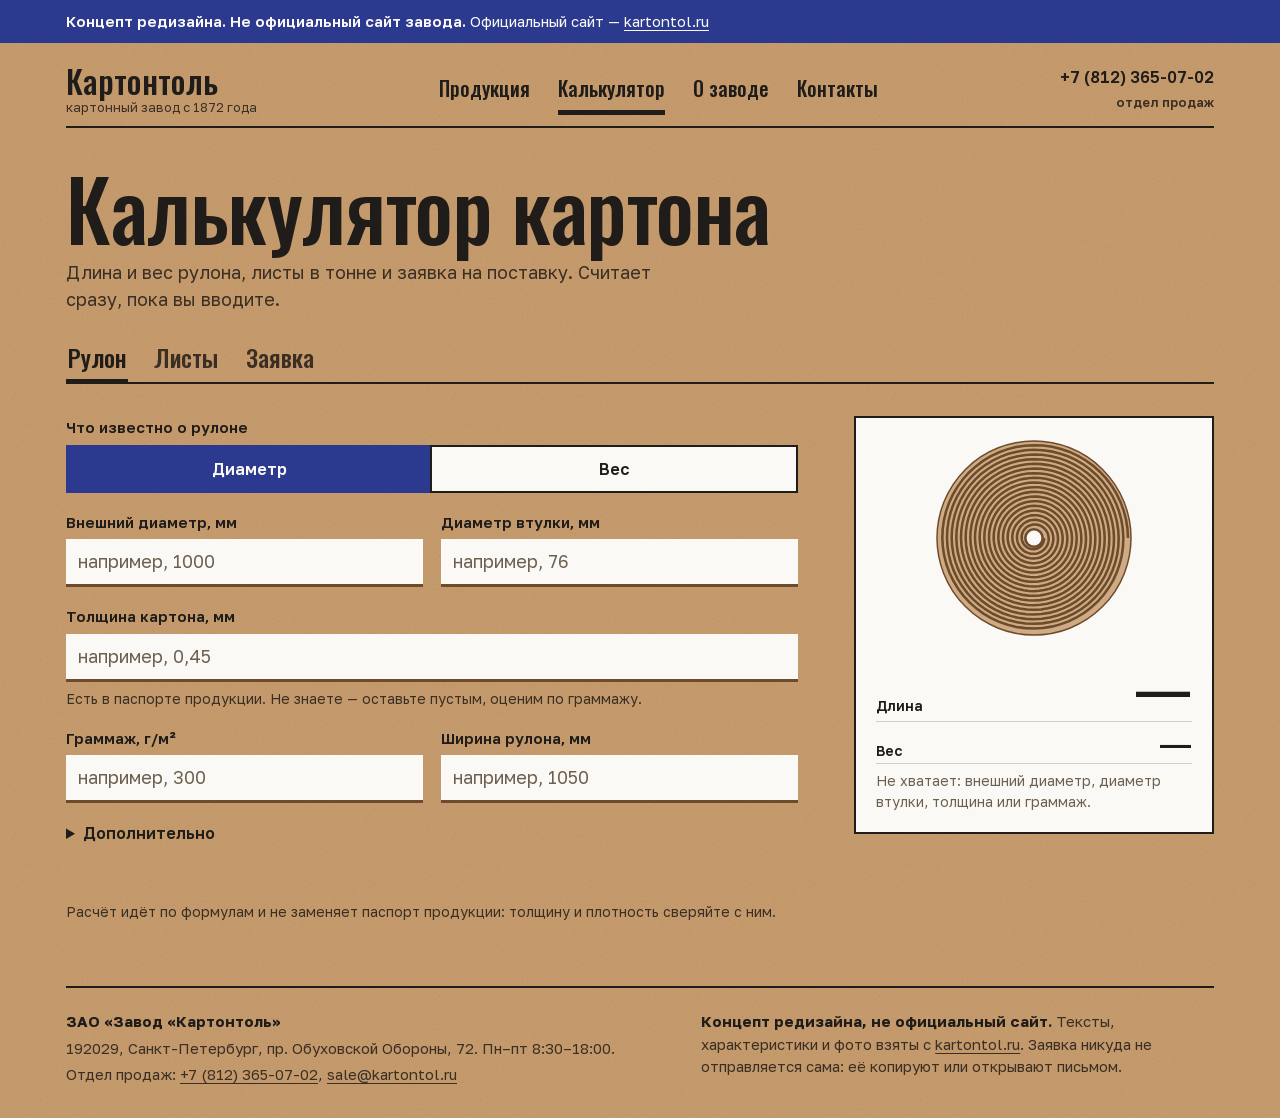
==== calculator/index.html @ 4a0731fb "Концепт редизайна сайта завода «Картонтоль» Пять страниц на чистых HTML и CSS, калькулятор с ИИ-разб" ====
<!doctype html>
<html lang="ru">
<head>
<meta charset="utf-8">
<meta name="viewport" content="width=device-width, initial-scale=1, viewport-fit=cover">
<title>Калькулятор картона и заявка — Картонтоль (концепт)</title>
<meta name="description" content="Длина и вес рулона, листы в тонне и заявка на картон. ИИ разбирает письмо с запросом и заполняет заявку.">
<meta name="robots" content="noindex, nofollow">
<meta name="color-scheme" content="light dark">
<meta name="theme-color" content="#2B3A8F">
<link rel="icon" href="data:image/svg+xml,%3Csvg xmlns='http://www.w3.org/2000/svg' viewBox='-10 -10 20 20'%3E%3Ccircle r='10' fill='%23C49A6C'/%3E%3Ccircle r='9' fill='none' stroke='%236E4B2A' stroke-dasharray='1 1.2'/%3E%3Ccircle r='3' fill='%236E4B2A'/%3E%3C/svg%3E">
<link rel="stylesheet" href="../assets/site.css">
</head>
<body>
<a class="skip" href="#main">Перейти к содержанию</a>
<div class="concept"><p class="wrap"><b>Концепт редизайна. Не официальный сайт завода.</b> Официальный сайт — <a href="https://kartontol.ru/">kartontol.ru</a></p></div>
<header class="site wrap">
  <a class="brand" href="../index.html"><b>Картонтоль</b><small>картонный завод с 1872 года</small></a>
  <a class="tel" href="tel:+78123650702">+7 (812) 365-07-02<small>отдел продаж</small></a>
  <nav class="nav" aria-label="Разделы сайта">
    <a href="../products.html">Продукция</a>
    <a href="index.html" aria-current="page">Калькулятор</a>
    <a href="../about.html">О заводе</a>
    <a href="../contacts.html">Контакты</a>
  </nav>
</header>

<main id="main" class="wrap">
<div class="calc-head">
  <h1>Калькулятор картона</h1>
  <p class="lead">Длина и вес рулона, листы в тонне и заявка на поставку. Считает сразу, пока вы вводите.</p>
  <nav class="tabs" role="tablist" aria-label="Разделы калькулятора">
    <button type="button" role="tab" id="tab-roll" aria-controls="p-roll" aria-selected="true">Рулон</button>
    <button type="button" role="tab" id="tab-sheet" aria-controls="p-sheet" aria-selected="false" tabindex="-1">Листы</button>
    <button type="button" role="tab" id="tab-order" aria-controls="p-order" aria-selected="false" tabindex="-1">Заявка</button>
  </nav>
</div>
<!-- РУЛОН -->
<section class="panel" id="p-roll" role="tabpanel" aria-labelledby="tab-roll">
  <div class="tag">
    <svg viewBox="-100 -100 200 200" aria-hidden="true">
      <circle class="roll-face" r="97"/>
      <path class="roll-wind" id="r-wind" pathLength="1"/>
      <circle class="roll-core" id="r-core" r="12"/>
      <circle class="roll-hole" id="r-hole" r="9"/>
    </svg>
    <dl aria-live="polite">
      <div class="big"><dt>Длина <span class="stamp" id="r-est" hidden>оценка</span></dt><dd id="r-len">—</dd></div>
      <div><dt>Вес</dt><dd id="r-kg-out">—</dd></div>
    </dl>
    <p class="cap" id="r-cap"></p>
  </div>

  <form id="f-roll" novalidate>
    <fieldset class="seg">
      <legend>Что известно о рулоне</legend>
      <div class="opts">
        <label><input type="radio" name="rmode" value="dia" checked><span>Диаметр</span></label>
        <label><input type="radio" name="rmode" value="wt"><span>Вес</span></label>
      </div>
    </fieldset>

    <div id="r-dia" class="fields">
      <div class="pair">
        <div class="f">
          <label for="r-D">Внешний диаметр, мм</label>
          <input id="r-D" name="outerMm" inputmode="decimal" autocomplete="off" placeholder="например, 1000" aria-describedby="r-D-err">
          <p class="err" id="r-D-err" hidden></p>
        </div>
        <div class="f">
          <label for="r-d">Диаметр втулки, мм</label>
          <input id="r-d" name="coreMm" inputmode="decimal" autocomplete="off" placeholder="например, 76" aria-describedby="r-d-err">
          <p class="err" id="r-d-err" hidden></p>
        </div>
      </div>
      <div class="f">
        <label for="r-t">Толщина картона, мм</label>
        <input id="r-t" name="thicknessMm" inputmode="decimal" autocomplete="off" placeholder="например, 0,45" aria-describedby="r-t-hint r-t-err r-t-note">
        <p class="hint" id="r-t-hint">Есть в паспорте продукции. Не знаете — оставьте пустым, оценим по граммажу.</p>
        <p class="err" id="r-t-err" hidden></p>
        <p class="note" id="r-t-note" hidden></p>
      </div>
    </div>

    <div id="r-wtbox" class="f" hidden>
      <label for="r-kg">Вес рулона, кг</label>
      <input id="r-kg" name="weightKg" inputmode="decimal" autocomplete="off" placeholder="например, 800" aria-describedby="r-kg-err">
      <p class="err" id="r-kg-err" hidden></p>
    </div>

    <div class="pair">
      <div class="f">
        <label for="r-g">Граммаж, г/м²</label>
        <input id="r-g" name="grammageGsm" inputmode="decimal" autocomplete="off" placeholder="например, 300" aria-describedby="r-g-err">
        <p class="err" id="r-g-err" hidden></p>
      </div>
      <div class="f">
        <label for="r-w">Ширина рулона, мм</label>
        <input id="r-w" name="widthMm" inputmode="decimal" autocomplete="off" placeholder="например, 1050" aria-describedby="r-w-err">
        <p class="err" id="r-w-err" hidden></p>
      </div>
    </div>

    <details>
      <summary>Дополнительно</summary>
      <div class="f">
        <label for="r-rho">Плотность картона, г/см³</label>
        <input id="r-rho" name="densityGcm3" inputmode="decimal" autocomplete="off" value="0,75" placeholder="0,75" aria-describedby="r-rho-hint r-rho-err">
        <p class="hint" id="r-rho-hint">Нужна, только когда толщина не указана. Пустое поле — 0,75.</p>
        <p class="err" id="r-rho-err" hidden></p>
      </div>
    </details>
  </form>
</section>

<!-- ЛИСТЫ -->
<section class="panel" id="p-sheet" role="tabpanel" aria-labelledby="tab-sheet" hidden>
  <div class="tag">
    <svg viewBox="0 0 100 100" aria-hidden="true">
      <rect class="sheet" id="s-r3"/><rect class="sheet" id="s-r2"/><rect class="sheet top" id="s-r1"/>
    </svg>
    <dl aria-live="polite">
      <div class="big"><dt>Вес листа</dt><dd id="s-wt">—</dd></div>
      <div><dt>Листов в тонне</dt><dd id="s-per">—</dd></div>
    </dl>
    <p class="cap" id="s-cap"></p>
  </div>

  <form id="f-sheet" novalidate>
    <div class="pair">
      <div class="f">
        <label for="s-w">Ширина листа, мм</label>
        <input id="s-w" name="widthMm" inputmode="decimal" autocomplete="off" placeholder="например, 700" aria-describedby="s-w-err">
        <p class="err" id="s-w-err" hidden></p>
      </div>
      <div class="f">
        <label for="s-l">Длина листа, мм</label>
        <input id="s-l" name="lengthMm" inputmode="decimal" autocomplete="off" placeholder="например, 1000" aria-describedby="s-l-err">
        <p class="err" id="s-l-err" hidden></p>
      </div>
    </div>
    <div class="f">
      <label for="s-g">Граммаж, г/м²</label>
      <input id="s-g" name="grammageGsm" inputmode="decimal" autocomplete="off" placeholder="например, 350" aria-describedby="s-g-err">
      <p class="err" id="s-g-err" hidden></p>
    </div>

    <fieldset class="seg fields">
      <legend>Партия</legend>
      <p class="hint">Заполните одно поле или оба.</p>
      <div class="pair">
        <div class="f">
          <label for="s-n">Листов в партии</label>
          <input id="s-n" name="sheetCount" inputmode="numeric" autocomplete="off" placeholder="например, 5000" aria-describedby="s-n-err s-n-out">
          <p class="err" id="s-n-err" hidden></p>
          <output id="s-n-out" for="s-n" hidden></output>
        </div>
        <div class="f">
          <label for="s-t">Тонн в партии</label>
          <input id="s-t" name="tonnes" inputmode="decimal" autocomplete="off" placeholder="например, 2" aria-describedby="s-t-err s-t-out">
          <p class="err" id="s-t-err" hidden></p>
          <output id="s-t-out" for="s-t" hidden></output>
        </div>
      </div>
    </fieldset>
  </form>
</section>

<!-- ЗАЯВКА -->
<section class="panel" id="p-order" role="tabpanel" aria-labelledby="tab-order" hidden>
  <form id="f-order" novalidate>
    <div class="ai">
      <label for="o-letter">Письмо с запросом</label>
      <textarea id="o-letter" aria-describedby="o-letter-hint" placeholder="например: нужно 20 т, 450 г/м², рулон 1020 мм, доставка в Тверь"></textarea>
      <button type="button" class="btn" id="o-ai">Разобрать письмо ИИ</button>
      <p class="hint" id="o-letter-hint">ИИ заполнит поля ниже. Текст уходит на разбор в YandexGPT через облачную функцию Яндекса; сайт его не хранит.</p>
    </div>
    <div class="pull">
      <button type="button" class="btn" id="o-pull">Перенести из расчёта</button>
      <p class="hint">Подставит граммаж, ширину или формат, а итог расчёта допишет в комментарий.</p>
    </div>
    <div class="pair">
      <div class="f">
        <label for="o-company">Компания</label>
        <input id="o-company" name="company" autocomplete="organization" placeholder="название организации">
      </div>
      <div class="f">
        <label for="o-contact">Контакт: телефон или почта</label>
        <input id="o-contact" name="contact" autocomplete="email" placeholder="+7 900 000-00-00 или name@mail.ru" aria-describedby="o-contact-err">
        <p class="err" id="o-contact-err" hidden></p>
      </div>
    </div>
    <fieldset class="seg">
      <legend>Продукция</legend>
      <div class="opts">
        <label><input type="radio" name="product" value="рулон"><span>Рулон</span></label>
        <label><input type="radio" name="product" value="лист"><span>Лист</span></label>
        <label><input type="radio" name="product" value="лента"><span>Лента</span></label>
      </div>
    </fieldset>
    <div class="pair">
      <div class="f">
        <label for="o-brand">Марка</label>
        <input id="o-brand" name="brand" autocomplete="off" placeholder="как в паспорте или прайсе">
      </div>
      <div class="f">
        <label for="o-g">Граммаж, г/м²</label>
        <input id="o-g" name="grammageGsm" inputmode="decimal" autocomplete="off" placeholder="например, 300" aria-describedby="o-g-err">
        <p class="err" id="o-g-err" hidden></p>
      </div>
    </div>
    <div class="f">
      <label for="o-size">Ширина или формат</label>
      <input id="o-size" name="size" autocomplete="off" placeholder="1050 мм или 700 × 1000 мм">
    </div>
    <div class="pair qty">
      <div class="f">
        <label for="o-qty">Объём</label>
        <input id="o-qty" name="qty" inputmode="decimal" autocomplete="off" placeholder="например, 20" aria-describedby="o-qty-err">
        <p class="err" id="o-qty-err" hidden></p>
      </div>
      <div class="f">
        <label for="o-unit">Единицы</label>
        <select id="o-unit" name="unit">
          <option value="t">т</option>
          <option value="roll">рулонов</option>
          <option value="sheet">листов</option>
        </select>
      </div>
    </div>
    <div class="f">
      <label for="o-city">Город доставки</label>
      <input id="o-city" name="city" autocomplete="address-level2" placeholder="например, Москва">
    </div>
    <div class="f">
      <label for="o-comment">Комментарий</label>
      <textarea id="o-comment" name="comment" placeholder="сроки, упаковка, вопросы"></textarea>
    </div>
    <div class="btns">
      <button type="button" class="btn main" id="o-copy">Скопировать заявку</button>
      <a class="btn" id="o-mail" href="mailto:">Отправить письмом</a>
    </div>
    <p id="o-status" role="status"></p>
  </form>
  <aside class="preview" aria-labelledby="o-prev-h">
    <h2 id="o-prev-h">Текст заявки</h2>
    <pre id="o-text"></pre>
  </aside>
</section>
<p class="hint" style="margin-bottom:8px">Расчёт идёт по формулам и не заменяет паспорт продукции: толщину и плотность сверяйте с ним.</p>
</main>

<footer class="foot wrap">
  <div>
    <p><b>ЗАО «Завод «Картонтоль»</b></p>
    <p>192029, Санкт-Петербург, пр. Обуховской Обороны, 72. Пн–пт 8:30–18:00.</p>
    <p>Отдел продаж: <a href="tel:+78123650702">+7 (812) 365-07-02</a>, <a href="mailto:sale@kartontol.ru">sale@kartontol.ru</a></p>
  </div>
  <p><b>Концепт редизайна, не официальный сайт.</b> Тексты, характеристики и фото взяты с <a href="https://kartontol.ru/">kartontol.ru</a>. Заявка никуда не отправляется сама: её копируют или открывают письмом.</p>
</footer>

<script src="calc.js"></script>
<script>
var SALES_EMAIL = ''; // ponytail: адрес отдела продаж завода — вписать, когда даст завод

var $ = function (id) { return document.getElementById(id); };
var fmts = {};
function fmt(n, digits) {
  if (digits === undefined) digits = n >= 100 ? 0 : n >= 10 ? 1 : n >= 1 ? 2 : 3;
  if (!fmts[digits]) fmts[digits] = new Intl.NumberFormat('ru-RU', { maximumFractionDigits: digits });
  return fmts[digits].format(n);
}
var plural = new Intl.PluralRules('ru-RU');
function pl(n, forms) { var i = { one: 0, few: 1, many: 2 }[plural.select(n)]; return forms[i === undefined ? 1 : i]; }
function ok(x) { return x > 0; }
function raw(n) { return String(n).replace('.', ','); }

// Ошибка у поля: видна после того, как поле заполнили и ушли из него (или при отправке)
function setErr(el, msg) {
  var box = $(el.id + '-err'), show = !!msg && el.dataset.touched === '1';
  box.textContent = show ? msg : '';
  box.hidden = !show;
  el.setAttribute('aria-invalid', show ? 'true' : 'false');
}
// Число > 0 из поля; пусто → null; ошибка → NaN
function num(id, integer) {
  var el = $(id), v = Calc.parseNum(el.value), msg = '';
  if (Number.isNaN(v)) msg = 'Нужно число цифрами, например 0,5.';
  else if (v !== null && v <= 0) msg = 'Число должно быть больше нуля.';
  else if (integer && v !== null && v % 1) msg = 'Нужно целое число, например 5000.';
  setErr(el, msg);
  return msg ? NaN : v;
}

var last = { kind: 'roll', roll: null, sheet: null };

/* ---------- Рулон ---------- */
var rollForm = $('f-roll');
function spiral(r, R, turns) {
  var steps = Math.ceil(turns * 64), d = '';
  for (var i = 0; i <= steps; i++) {
    var a = i / steps * turns * 2 * Math.PI, rad = r + (R - r) * i / steps;
    d += (i ? 'L' : 'M') + (rad * Math.cos(a)).toFixed(2) + ' ' + (rad * Math.sin(a)).toFixed(2);
  }
  return d;
}
function drawRoll(D, d, turns) {
  var R = 94, r = Math.min(Math.max(R * d / D, 10), 80), vis = Math.max(3, Math.min(18, Math.round(turns)));
  var w = $('r-wind');
  w.setAttribute('d', spiral(r, R, vis));
  w.style.strokeWidth = Math.min(Math.max((R - r) / vis * 0.55, 0.8), 6);
  $('r-core').setAttribute('r', r);
  $('r-hole').setAttribute('r', r * 0.74);
}
function calcRoll() {
  var byWeight = rollForm.rmode.value === 'wt';
  $('r-dia').hidden = byWeight;
  $('r-wtbox').hidden = !byWeight;
  var g = num('r-g'), wMm = num('r-w'), rho = num('r-rho');
  if (rho === null) rho = Calc.DEFAULT_DENSITY;
  var len = NaN, kg = NaN, estimate = false, missing = [], cap = '', D, d, t, W, turns;

  if (!byWeight) {
    D = num('r-D'); d = num('r-d'); t = num('r-t');
    if (ok(D) && d >= D) { setErr($('r-d'), 'Втулка должна быть меньше внешнего диаметра. Проверьте, что оба размера в миллиметрах.'); d = NaN; }
    if (t === null && ok(g) && ok(rho)) { t = Calc.thicknessFromGrammage(g, rho); estimate = true; }
    if (!ok(D)) missing.push('внешний диаметр');
    if (!ok(d)) missing.push('диаметр втулки');
    if (!ok(t)) missing.push('толщина или граммаж');
    if (!missing.length) {
      len = Calc.rollLength(D, d, t);
      turns = Calc.rollTurns(D, d, t);
      if (ok(wMm) && ok(g)) kg = Calc.rollWeight(len, wMm / 1000, g);
      cap = 'Ø ' + fmt(D) + ' мм на втулке Ø ' + fmt(d) + ' мм, ' + fmt(turns, 0) + ' ' + pl(Math.round(turns), ['виток', 'витка', 'витков']) + '.';
      if (!ok(kg)) cap += ' Для веса нужны ширина и граммаж.';
    }
    drawRoll(ok(D) ? D : 1000, ok(d) ? d : 76, ok(turns) ? turns : 24);
  } else {
    W = num('r-kg');
    if (!ok(W)) missing.push('вес рулона');
    if (!ok(wMm)) missing.push('ширина');
    if (!ok(g)) missing.push('граммаж');
    if (!missing.length) { len = Calc.rollLengthFromWeight(W, wMm / 1000, g); kg = W; cap = 'Длина по весу, ширине и граммажу.'; }
  }
  var note = $('r-t-note');
  note.hidden = !estimate;
  if (estimate) note.textContent = 'Считаем по граммажу: толщина ≈ ' + fmt(t, 2) + ' мм при плотности ' + fmt(rho) + ' г/см³. Это оценка: точную толщину возьмите из паспорта продукции.';

  $('r-len').innerHTML = ok(len) ? fmt(len) + '<small> м</small>' : '—';
  $('r-kg-out').innerHTML = ok(kg) ? fmt(kg) + '<small> кг</small>' : '—';
  $('r-est').hidden = !(estimate && ok(len));
  $('r-cap').textContent = missing.length ? 'Не хватает: ' + missing.join(', ') + '.' : cap;

  last.roll = !ok(len) ? null : {
    product: 'рулон', g: g, size: ok(wMm) ? fmt(wMm) + ' мм' : '', unit: 'roll',
    text: 'Расчёт рулона: ' + (byWeight
      ? 'вес ' + fmt(W) + ' кг, ширина ' + fmt(wMm) + ' мм, ' + fmt(g) + ' г/м², длина ' + fmt(len) + ' м.'
      : 'Ø ' + fmt(D) + ' мм, втулка Ø ' + fmt(d) + ' мм, толщина ' + fmt(t, 2) + ' мм' + (estimate ? ' (оценка по граммажу)' : '') +
        ', длина ' + fmt(len) + ' м' + (ok(kg) ? ', вес ' + fmt(kg) + ' кг' : '') + '.')
  };
}

/* ---------- Листы ---------- */
function drawSheet(W, L) {
  var s = 78 / Math.max(W, L), w = W * s, h = L * s, x = (100 - w - 8) / 2, y = (100 - h - 8) / 2;
  [['s-r3', 8], ['s-r2', 4], ['s-r1', 0]].forEach(function (p) {
    var el = $(p[0]);
    el.setAttribute('x', x + p[1]); el.setAttribute('y', y + p[1]);
    el.setAttribute('width', w); el.setAttribute('height', h);
  });
}
function calcSheet() {
  var W = num('s-w'), L = num('s-l'), g = num('s-g'), N = num('s-n', true), T = num('s-t'), missing = [];
  if (!ok(W)) missing.push('ширина листа');
  if (!ok(L)) missing.push('длина листа');
  if (!ok(g)) missing.push('граммаж');
  var base = !missing.length, wm = W / 1000, lm = L / 1000, sw, per, batchKg, nInT;
  drawSheet(ok(W) ? W : 700, ok(L) ? L : 1000);
  if (base) { sw = Calc.sheetWeight(wm, lm, g); per = Calc.sheetsInTonnes(1, wm, lm, g); }
  $('s-wt').innerHTML = base ? fmt(sw) + '<small> кг</small>' : '—';
  $('s-per').innerHTML = base ? fmt(per, 0) : '—';
  $('s-cap').textContent = base ? 'Формат ' + fmt(W) + ' × ' + fmt(L) + ' мм, ' + fmt(g) + ' г/м².' : 'Не хватает: ' + missing.join(', ') + '.';

  var nOut = $('s-n-out'), tOut = $('s-t-out');
  nOut.hidden = !ok(N); tOut.hidden = !ok(T);
  if (ok(N)) {
    batchKg = base && Calc.batchWeight(N, wm, lm, g);
    nOut.textContent = !base ? 'Сначала укажите формат и граммаж.' :
      'Вес партии: ' + (batchKg >= 1000 ? fmt(batchKg / 1000) + ' т (' + fmt(batchKg, 0) + ' кг)' : fmt(batchKg) + ' кг') + '.';
  }
  if (ok(T)) {
    nInT = base && Calc.sheetsInTonnes(T, wm, lm, g);
    tOut.textContent = !base ? 'Сначала укажите формат и граммаж.' :
      'Поместится ' + fmt(nInT, 0) + ' ' + pl(nInT, ['лист', 'листа', 'листов']) + '.';
  }
  last.sheet = !base ? null : {
    product: 'лист', g: g, size: fmt(W) + ' × ' + fmt(L) + ' мм',
    qty: ok(T) ? T : ok(N) ? N : null, unit: ok(T) ? 't' : 'sheet',
    text: 'Расчёт листов: формат ' + fmt(W) + ' × ' + fmt(L) + ' мм, ' + fmt(g) + ' г/м², вес листа ' + fmt(sw) + ' кг, в тонне ' + fmt(per, 0) + ' ' + pl(per, ['лист', 'листа', 'листов']) +
      (ok(N) ? ', ' + fmt(N, 0) + ' ' + pl(N, ['лист', 'листа', 'листов']) + ' весят ' + fmt(batchKg) + ' кг' : '') +
      (ok(T) ? ', в ' + fmt(T) + ' т — ' + fmt(nInT, 0) + ' ' + pl(nInT, ['лист', 'листа', 'листов']) : '') + '.'
  };
}

/* ---------- Заявка ---------- */
var orderForm = $('f-order');
var UNITS = { t: ['т', 'т', 'т'], roll: ['рулон', 'рулона', 'рулонов'], sheet: ['лист', 'листа', 'листов'] };
function status(msg) { $('o-status').textContent = msg; }
function checkContact(force) {
  var el = $('o-contact'), v = el.value.trim();
  var good = /^[^\s@]+@[^\s@]+\.[^\s@]+$/.test(v) || (/^[+\d\s()\-]+$/.test(v) && v.replace(/\D/g, '').length >= 10);
  if (force) el.dataset.touched = '1';
  setErr(el, good ? '' : v ? 'Не похоже на телефон или почту. Пример: +7 900 000-00-00 или name@mail.ru.' : 'Укажите телефон или почту, чтобы завод мог ответить.');
  return good;
}
function orderText() {
  var f = orderForm, g = num('o-g'), q = num('o-qty');
  var rows = [
    ['Компания', f.company.value], ['Контакт', f.contact.value], ['Продукция', f.product.value], ['Марка', f.brand.value],
    ['Граммаж', ok(g) ? fmt(g) + ' г/м²' : ''], ['Ширина или формат', f.size.value],
    ['Объём', ok(q) ? fmt(q) + ' ' + pl(q, UNITS[f.unit.value]) : ''],
    ['Город доставки', f.city.value], ['Комментарий', f.comment.value]
  ];
  return 'Заявка на картон\n\n' + rows.filter(function (r) { return r[1].trim(); }).map(function (r) { return r[0] + ': ' + r[1].trim(); }).join('\n');
}
function updateOrder() {
  checkContact(false);
  var text = orderText(), company = orderForm.company.value.trim();
  $('o-text').textContent = text;
  $('o-mail').href = 'mailto:' + SALES_EMAIL + '?subject=' + encodeURIComponent('Заявка на картон' + (company ? ': ' + company : '')) +
    '&body=' + encodeURIComponent(text.replace(/\n/g, '\r\n'));
}
$('o-pull').addEventListener('click', function () {
  var src = last.kind === 'sheet' ? (last.sheet || last.roll) : (last.roll || last.sheet), f = orderForm;
  if (!src) return status('Переносить пока нечего: сначала посчитайте рулон или листы.');
  f.product.value = src.product;
  if (ok(src.g)) f.grammageGsm.value = raw(src.g);
  if (src.size) f.size.value = src.size;
  f.unit.value = src.unit;
  if (src.qty) f.qty.value = raw(src.qty);
  var lines = f.comment.value.split('\n').filter(function (l) { return l.trim() && l.indexOf('Расчёт ') !== 0; });
  lines.push(src.text);
  f.comment.value = lines.join('\n');
  updateOrder();
  status('Перенесли ' + (src.product === 'рулон' ? 'расчёт рулона' : 'расчёт листов') + '. Проверьте поля и укажите контакт.');
});
// Облачная функция из ai/: письмо → поля заявки. Тело строкой = text/plain, без CORS-предзапроса.
var AI_URL = 'https://functions.yandexcloud.net/d4e831e661sl4dafdrck';
$('o-ai').addEventListener('click', function () {
  var text = $('o-letter').value.trim(), f = orderForm, btn = this;
  if (!text) return status('Вставьте письмо клиента.');
  btn.disabled = true;
  status('ИИ читает письмо…');
  fetch(AI_URL, { method: 'POST', body: text })
    .then(function (r) { return r.json(); })
    .then(function (d) {
      if (d.error) throw d.error;
      ['company', 'contact', 'brand', 'size', 'city', 'comment'].forEach(function (k) { if (d[k]) f[k].value = d[k]; });
      if (['рулон', 'лист', 'лента'].indexOf(d.product) >= 0) f.product.value = d.product;
      if (UNITS[d.unit]) f.unit.value = d.unit;
      if (ok(d.grammageGsm)) f.grammageGsm.value = raw(d.grammageGsm);
      if (ok(d.qty)) f.qty.value = raw(d.qty);
      updateOrder();
      status('ИИ заполнил поля. Проверьте их перед отправкой.');
    })
    .catch(function () { status('Не получилось разобрать письмо. Заполните поля вручную.'); })
    .finally(function () { btn.disabled = false; });
});
function guard() {
  if (checkContact(true)) return true;
  $('o-contact').focus();
  status('Не отправлено: укажите контакт.');
  return false;
}
function copyText(text) {
  function fallback() {
    var ta = document.createElement('textarea'), done = false;
    ta.value = text; ta.setAttribute('readonly', ''); ta.style.position = 'fixed'; ta.style.opacity = '0';
    document.body.appendChild(ta); ta.select();
    try { done = document.execCommand('copy'); } catch (e) {}
    ta.remove();
    return done;
  }
  if (navigator.clipboard && navigator.clipboard.writeText) return navigator.clipboard.writeText(text).then(function () { return true; }, fallback);
  return Promise.resolve(fallback());
}
$('o-copy').addEventListener('click', function () {
  if (!guard()) return;
  copyText(orderText()).then(function (done) {
    status(done ? 'Заявка скопирована. Вставьте её в письмо или мессенджер.' : 'Скопировать не вышло. Выделите текст заявки и скопируйте вручную.');
  });
});
$('o-mail').addEventListener('click', function (e) {
  if (!guard()) return e.preventDefault();
  status(SALES_EMAIL ? 'Открываем почту.' : 'Открываем почту. Адрес получателя впишите сами: в демо он не задан.');
});

/* ---------- Связка ---------- */
[[rollForm, calcRoll, 'roll'], [$('f-sheet'), calcSheet, 'sheet'], [orderForm, updateOrder, null]].forEach(function (s) {
  var form = s[0], run = s[1];
  form.addEventListener('submit', function (e) { e.preventDefault(); });
  form.addEventListener('input', function () { if (s[2]) last.kind = s[2]; run(); });
  form.addEventListener('change', run);
  form.addEventListener('focusout', function (e) { if (e.target.value) { e.target.dataset.touched = '1'; run(); } });
  run();
});

var tabs = [].slice.call(document.querySelectorAll('[role="tab"]'));
function showTab(tab) {
  tabs.forEach(function (t) {
    var on = t === tab;
    t.setAttribute('aria-selected', on);
    t.tabIndex = on ? 0 : -1;
    $(t.getAttribute('aria-controls')).hidden = !on;
  });
  var top = document.querySelector('.tabs').getBoundingClientRect().top + window.scrollY;
  if (window.scrollY > top) window.scrollTo(0, top);
}
tabs.forEach(function (t, i) {
  t.addEventListener('click', function () { showTab(t); });
  t.addEventListener('keydown', function (e) {
    var step = { ArrowRight: 1, ArrowLeft: -1 }[e.key];
    if (!step) return;
    var n = tabs[(i + step + tabs.length) % tabs.length];
    showTab(n); n.focus();
  });
});
// Ссылка «…#order» открывает сразу заявку
if (location.hash === '#order') showTab($('tab-order'));
</script>
</body>
</html>
---- assets/site.css ----
/* Картонтоль: концепт редизайна. Крафт, бумага, краска, штемпельная синь. */
@font-face { font-family: "Golos Text"; font-weight: 400 900; font-display: swap; src: url(fonts/golos-cyr.woff2) format("woff2");
  unicode-range: U+0301, U+0400-045F, U+0490-0491, U+04B0-04B1, U+2116; }
@font-face { font-family: "Golos Text"; font-weight: 400 900; font-display: swap; src: url(fonts/golos-lat.woff2) format("woff2");
  unicode-range: U+0000-00FF, U+0131, U+0152-0153, U+02BB-02BC, U+02C6, U+02DA, U+02DC, U+0304, U+0308, U+0329, U+2000-206F, U+20AC, U+2122, U+2191, U+2193, U+2212, U+2215, U+FEFF, U+FFFD; }
@font-face { font-family: "Oswald"; font-weight: 500; font-display: optional; src: url(fonts/oswald-cyr.woff2) format("woff2");
  unicode-range: U+0301, U+0400-045F, U+0490-0491, U+04B0-04B1, U+2116; }
@font-face { font-family: "Oswald"; font-weight: 500; font-display: optional; src: url(fonts/oswald-lat.woff2) format("woff2");
  unicode-range: U+0000-00FF, U+0131, U+0152-0153, U+02BB-02BC, U+02C6, U+02DA, U+02DC, U+0304, U+0308, U+0329, U+2000-206F, U+20AC, U+2122, U+2191, U+2193, U+2212, U+2215, U+FEFF, U+FFFD; }

:root {
  color-scheme: light dark;
  --ground: #C49A6C;  /* крафт */
  --line: #6E4B2A;    /* тёмный крафт: намотка, кромки */
  --paper: #FAF9F6;   /* бумага ярлыка и полей */
  --ink: #1F1C19;     /* краска */
  --ink-2: #3B2F24;   /* второстепенный текст на крафте */
  --muted: #6E5F4F;   /* подсказки, только на бумаге */
  --rule: #D5CCBE;
  --stamp: #2B3A8F;   /* штемпельная синь: действие, выбор, штамп */
  --on-stamp: #FAF9F6;
  --alarm: #A3201B;
  --sans: "Golos Text", system-ui, -apple-system, "Segoe UI", Roboto, sans-serif;
  --cond: "Oswald", "Roboto Condensed", "Arial Narrow", sans-serif;
  --gut: max(16px, env(safe-area-inset-left));
}
@media (prefers-color-scheme: dark) {
  :root {
    --ground: #2A231C; --line: #C49A6C; --paper: #3A3028; --ink: #F1E9DC; --ink-2: #D6C9B5;
    --muted: #B3A493; --rule: #5A4C3E; --stamp: #9FAEFF; --on-stamp: #1F1A15; --alarm: #FF9E8F;
  }
  body { background-image: none !important; }
}
[hidden] { display: none !important; }
* { box-sizing: border-box; }
html { -webkit-text-size-adjust: 100%; }
body {
  margin: 0; font: 400 1rem/1.5 var(--sans); color: var(--ink);
  background: var(--ground) url("data:image/svg+xml,%3Csvg xmlns='http://www.w3.org/2000/svg' width='220' height='220'%3E%3Cfilter id='f'%3E%3CfeTurbulence type='fractalNoise' baseFrequency='.85 .35' numOctaves='2' stitchTiles='stitch'/%3E%3CfeColorMatrix values='0 0 0 0 .3 0 0 0 0 .2 0 0 0 0 .1 1.6 0 0 0 -.9'/%3E%3C/filter%3E%3Crect width='100%25' height='100%25' filter='url(%23f)' opacity='.45'/%3E%3C/svg%3E");
}
img { max-width: 100%; height: auto; display: block; }
a { color: inherit; text-decoration-thickness: 1px; text-underline-offset: .18em; }
a:hover { text-decoration-thickness: 2px; }
:focus-visible { outline: 3px solid var(--ink); outline-offset: 2px; }
.wrap { max-width: 1180px; margin: 0 auto; padding-inline: var(--gut); }
h1, h2, h3 { font-family: var(--cond); font-weight: 500; line-height: 1.05; margin: 0; letter-spacing: -.005em; }
h1 { font-size: clamp(2.75rem, 11vw, 5.25rem); line-height: .95; }
h2 { font-size: clamp(1.875rem, 6vw, 2.75rem); }
h3 { font-size: 1.5rem; }
p { margin: 0; }
.lead { font-size: 1.125rem; max-width: 34em; color: var(--ink-2); }
.skip { position: absolute; left: 8px; top: -60px; background: var(--paper); padding: 10px 14px; z-index: 10; }
.skip:focus { top: 8px; }

/* Плашка концепта */
.concept { background: var(--stamp); color: var(--on-stamp); font-size: .9375rem; padding-block: 10px; padding-top: max(10px, env(safe-area-inset-top)); }
.concept b { font-weight: 600; }

/* Шапка */
.site { display: grid; grid-template-columns: 1fr auto; gap: 8px 16px; align-items: center; padding-block: 16px 0; }
.brand { text-decoration: none; display: grid; line-height: 1; }
.brand b { font: 500 2rem/1 var(--cond); letter-spacing: .01em; }
.brand small, .tel small { font-size: .8125rem; color: var(--ink-2); margin-top: 4px; }
.tel { text-decoration: none; display: grid; justify-items: end; font-weight: 600; font-variant-numeric: tabular-nums; white-space: nowrap; }
.nav { grid-column: 1 / -1; display: grid; grid-template-columns: 1fr 1fr; gap: 0 16px; justify-items: start; border-bottom: 2px solid var(--ink); }
.nav a { font: 500 1.25rem/1 var(--cond); text-decoration: none; padding: 14px 0 9px; border-bottom: 5px solid transparent; margin-bottom: -2px; }
.nav a:hover { border-bottom-color: var(--line); }
.nav [aria-current="page"] { border-bottom-color: var(--ink); }

main { display: block; padding-bottom: 56px; }
.section { padding-block: 40px 8px; }
.section > h2 { margin-bottom: 16px; }
.section > .lead { margin-bottom: 24px; }

/* Кнопки и ссылки-действия */
.btns { display: flex; flex-wrap: wrap; gap: 10px; }
.btn {
  display: inline-flex; align-items: center; justify-content: center; min-height: 48px; padding: 0 20px;
  font: 600 1rem var(--sans); color: var(--ink); background: var(--paper); border: 2px solid var(--ink);
  border-radius: 0; text-decoration: none; cursor: pointer; text-align: center;
}
.btn.main { background: var(--ink); color: var(--paper); }
.btn:active { transform: translateY(1px); }
.btn:disabled { opacity: .6; cursor: progress; }

/* Бумага: лист с текстом поверх крафта */
.paper { background: var(--paper); border: 2px solid var(--ink); padding: 20px 16px; }
.paper .hint, .paper .muted { color: var(--muted); }

/* Заглушка: данных нет, спросить у завода */
.need { display: inline; color: var(--alarm); background: var(--paper); border: 2px dashed var(--alarm); padding: 0 6px; font-size: .9375rem; font-weight: 600; -webkit-box-decoration-break: clone; box-decoration-break: clone; line-height: 1.7; }
p.need, li.need { display: block; line-height: 1.45; padding: 8px 12px; }

/* Штамп */
.stamp {
  font: 600 .8125rem/1 var(--sans); color: var(--stamp); border: 2px solid var(--stamp); border-radius: 4px;
  padding: 3px 7px 4px; transform: rotate(-5deg); display: inline-block; white-space: nowrap;
}

/* Главная: рулон с ярлыком */
.hero { display: grid; gap: 28px; padding-block: 36px 16px; }
.hero .lead { margin-top: 16px; }
.hero .btns { margin-top: 24px; }
.roll { display: grid; justify-items: center; align-items: end; max-width: 560px; width: 100%; justify-self: center; }
.roll > * { grid-area: 1 / 1; }
.roll svg { width: 100%; height: auto; }
.roll-face { fill: color-mix(in srgb, var(--ground) 82%, var(--paper)); stroke: var(--line); stroke-width: 1.5; }
.roll-wind { fill: none; stroke: var(--line); stroke-width: .9; stroke-dasharray: 1; animation: wind 2.2s cubic-bezier(.3,.6,.3,1) .15s both; }
.roll-core { fill: var(--line); }
.roll-hole { fill: var(--paper); }
@keyframes wind { from { stroke-dashoffset: 1; } to { stroke-dashoffset: 0; } }
.label {
  background: var(--paper); border: 2px solid var(--ink); padding: 14px 14px 10px; width: min(100%, 360px);
  transform: rotate(-1.5deg); margin-bottom: 7%; width: min(88%, 360px); box-shadow: 0 1px 0 var(--line);
}
.label-head { display: flex; justify-content: space-between; align-items: start; gap: 12px; border-bottom: 2px solid var(--ink); padding-bottom: 8px; }
.label-head b { font: 500 1.125rem/1.15 var(--cond); }
.label table { width: 100%; border-collapse: collapse; margin-top: 4px; font-variant-numeric: tabular-nums; }
.label th, .label td { text-align: left; padding: 5px 0; border-bottom: 1px solid var(--rule); vertical-align: baseline; }
.label thead th { font-size: .75rem; font-weight: 600; color: var(--muted); }
.label tbody th { font: 500 1.25rem/1 var(--cond); width: 2.6em; }
.label td:last-child, .label th:last-child { text-align: right; white-space: nowrap; }
.label tr:last-child > * { border-bottom: 0; }

/* Шаги */
.steps { list-style: none; margin: 0; padding: 0; display: grid; gap: 14px; counter-reset: s; }
.steps li { counter-increment: s; display: grid; grid-template-columns: 2.5rem 1fr; gap: 2px 12px; align-content: start; }
.steps li::before { content: counter(s); grid-row: span 2; font: 500 2.5rem/1 var(--cond); color: var(--ink); }
.steps b { font-weight: 600; font-size: 1.0625rem; }
.steps p { color: var(--ink-2); }
.steps q { quotes: "«" "»"; font-weight: 600; color: var(--ink); }

/* Фото */
.photos { display: grid; gap: 16px; }
.photos figure, figure.ph { margin: 0; }
.photos img { aspect-ratio: 16 / 10; object-fit: cover; }
.photos img, figure.ph img { border: 2px solid var(--ink); background: var(--paper); width: 100%; }
figcaption { font-size: .875rem; color: var(--ink-2); margin-top: 6px; }

/* Два столбца и списки */
.cols { display: grid; gap: 24px; }
.facts { margin: 0; display: grid; gap: 0; }
.facts > div { display: grid; gap: 2px; padding-block: 10px; border-bottom: 1px solid var(--rule); }
.facts > div:first-child { padding-top: 0; }
.facts dt { font-size: .875rem; color: var(--muted); }
.facts dd { margin: 0; font-weight: 600; }
.list { margin: 0; padding-left: 1.2em; display: grid; gap: 6px; }
.marks { display: flex; flex-wrap: wrap; gap: 8px; list-style: none; padding: 0; margin: 12px 0; }
.marks li { font: 500 1.125rem/1 var(--cond); border: 2px solid var(--ink); padding: 6px 10px; }

/* Продукция */
.toc { display: flex; flex-wrap: wrap; gap: 8px; list-style: none; padding: 0; margin: 20px 0 0; }
.toc a { display: grid; grid-template-columns: auto auto; align-items: baseline; gap: 8px; min-height: 48px; padding: 10px 14px; border: 2px solid var(--ink); background: var(--paper); text-decoration: none; font-weight: 600; }
.toc a b { font: 500 1.375rem/1 var(--cond); }
.product { padding-top: 48px; scroll-margin-top: 8px; }
.product-head { display: grid; grid-template-columns: auto 1fr; gap: 4px 16px; align-items: center; margin-bottom: 16px; }
.mark { grid-row: span 2; font: 500 3.5rem/1 var(--cond); min-width: 1.6em; padding: 8px 10px 10px; text-align: center; border: 3px solid var(--ink); background: var(--paper); }
.product-head p { color: var(--ink-2); }
.specs-wrap { overflow-x: auto; }
.specs { width: 100%; border-collapse: collapse; font-variant-numeric: tabular-nums; }
.specs caption { text-align: left; font-weight: 600; padding-bottom: 8px; }
.specs th, .specs td { text-align: left; vertical-align: top; padding: 10px 0; border-bottom: 1px solid var(--rule); }
.specs thead th { font-size: .8125rem; color: var(--muted); font-weight: 600; border-bottom: 2px solid var(--ink); padding-top: 0; }
.specs tbody th { font-weight: 400; padding-right: 16px; }
.specs td { font-weight: 600; white-space: nowrap; }
.specs small { display: block; color: var(--muted); font-size: .8125rem; margin-top: 2px; font-weight: 400; }
.specs td small { white-space: normal; }
.product .btns { margin-top: 16px; }
.product .need { margin-top: 12px; }

/* История */
.timeline { list-style: none; margin: 0; padding: 0; border-left: 3px solid var(--ink); }
.timeline li { position: relative; padding: 0 0 22px 20px; display: grid; gap: 4px; max-width: 46em; }
.timeline li::before { content: ""; position: absolute; left: -9px; top: .45em; width: 15px; height: 15px; background: var(--ground); border: 3px solid var(--ink); border-radius: 50%; }
.timeline time { font: 500 1.75rem/1 var(--cond); }
.archive { display: grid; gap: 16px; grid-template-columns: 1fr 1fr; align-items: start; }
.archive figure:first-child { grid-column: 1 / -1; }

/* Контакты */
.depts { display: grid; gap: 16px; }
.dept h2 { font-size: 1.625rem; margin-bottom: 10px; }
.dept a[href^="tel"] { font: 500 1.75rem/1.2 var(--cond); text-decoration: none; font-variant-numeric: tabular-nums; }
.dept p + p { margin-top: 6px; }
.dept .row { display: flex; flex-wrap: wrap; gap: 8px 18px; }

/* Подвал */
.foot { background: linear-gradient(var(--ink), var(--ink)) var(--gut) 0 / calc(100% - 2 * var(--gut)) 2px no-repeat; padding-block: 24px max(32px, env(safe-area-inset-bottom)); font-size: .9375rem; color: var(--ink-2); display: grid; gap: 20px; }
.foot p + p { margin-top: 4px; }
.foot b { color: var(--ink); }

/* ---------- Калькулятор ---------- */
.calc-head { padding-top: 28px; }
.calc-head .lead { margin-top: 12px; }
.tabs { display: flex; gap: 4px 24px; margin-top: 20px; border-bottom: 2px solid var(--ink); }
.tabs button {
  font: 500 1.5rem/1 var(--cond); color: var(--ink-2); background: none; border: 0;
  padding: 12px 2px 10px; min-height: 48px; cursor: pointer; border-bottom: 5px solid transparent; margin-bottom: -2px;
}
.tabs [aria-selected="true"] { color: var(--ink); border-bottom-color: var(--ink); }
.panel { display: grid; gap: 24px; padding-block: 20px 32px; }
.panel > form, .fields { display: grid; gap: 18px; align-content: start; min-width: 0; }
.pair { display: grid; gap: 18px; grid-template-columns: repeat(auto-fit, minmax(210px, 1fr)); align-items: start; }
.tag {
  position: sticky; top: env(safe-area-inset-top); z-index: 2;
  background: var(--paper); border: 2px solid var(--ink); padding: 12px 14px;
  display: grid; grid-template-columns: 84px minmax(0, 1fr); gap: 2px 14px; align-items: center;
}
.tag > svg { width: 84px; height: 84px; grid-row: span 2; }
.tag dl { margin: 0; }
.tag dl > div { display: flex; align-items: baseline; justify-content: space-between; gap: 8px; border-bottom: 1px solid var(--rule); padding-block: 2px; }
.tag dt { font-weight: 600; font-size: .875rem; display: flex; align-items: center; gap: 8px; }
.tag dd { margin: 0; font: 500 1.5rem/1.15 var(--cond); font-variant-numeric: tabular-nums; white-space: nowrap; }
.tag .big dd { font-size: 2.25rem; }
.tag dd small { font: 600 .875rem var(--sans); }
.cap { margin: 4px 0 0; font-size: .875rem; color: var(--muted); }
.sheet { fill: var(--paper); stroke: var(--line); stroke-width: 1.5; }
.sheet.top { stroke: var(--ink); stroke-width: 2; }
.f { display: grid; gap: 6px; }
.f > label, legend { font-weight: 600; font-size: .9375rem; }
input:not([type="radio"]), select, textarea {
  font: 400 1.125rem/1.3 var(--sans); color: var(--ink); background: var(--paper);
  border: 0; border-bottom: 3px solid var(--line); border-radius: 0; padding: 10px 12px; min-height: 48px; width: 100%;
}
textarea { min-height: 96px; resize: vertical; }
select { appearance: none; padding-right: 36px;
  background-image: linear-gradient(45deg, transparent 50%, currentColor 50%), linear-gradient(-45deg, transparent 50%, currentColor 50%);
  background-position: calc(100% - 20px) 55%, calc(100% - 14px) 55%; background-size: 6px 6px; background-repeat: no-repeat; }
::placeholder { color: var(--muted); opacity: 1; }
input:focus, select:focus, textarea:focus { outline: 3px solid var(--ink); outline-offset: 0; }
[aria-invalid="true"] { border-bottom-color: var(--alarm) !important; }
.err, .note, output { margin: 0; background: var(--paper); padding: 6px 10px; font-size: .9375rem; border-left: 4px solid; }
.err { color: var(--alarm); }
.note { border-color: var(--stamp); }
output { display: block; border-color: var(--line); }
.hint { margin: 0; font-size: .875rem; color: var(--ink-2); }
details summary { cursor: pointer; font-weight: 600; min-height: 32px; }
details[open] summary { margin-bottom: 12px; }
.seg { border: 0; padding: 0; margin: 0; min-width: 0; }
.seg legend { padding: 0; margin-bottom: 6px; }
.opts { display: flex; }
.opts label { position: relative; flex: 1; }
.opts input { position: absolute; inset: 0; opacity: 0; margin: 0; cursor: pointer; }
.opts span { display: grid; place-items: center; min-height: 48px; padding: 8px; border: 2px solid var(--ink); margin-left: -2px; font-weight: 600; text-align: center; background: var(--paper); }
.opts label:first-child span { margin-left: 0; }
.opts input:checked + span { background: var(--stamp); color: var(--on-stamp); border-color: var(--stamp); }
.opts input:focus-visible + span { outline: 3px solid var(--ink); outline-offset: 2px; position: relative; z-index: 1; }
.panel .btns .btn { flex: 1 1 14em; }
.qty { grid-template-columns: minmax(0, 1fr) 9em; }
#o-status { min-height: 1.45em; margin: 0; font-weight: 600; }
.pull { display: grid; gap: 6px; justify-items: start; }
/* ИИ-разбор письма: главный приём заявки */
.ai { background: var(--paper); border: 2px solid var(--ink); padding: 14px; display: grid; gap: 10px; }
.ai label { font: 500 1.375rem/1.1 var(--cond); }
.ai textarea { border: 2px solid var(--line); border-bottom-width: 3px; min-height: 7.5em; }
.ai .btn { background: var(--stamp); color: var(--on-stamp); border-color: var(--stamp); justify-self: start; }
.ai .hint { color: var(--muted); }
.preview h2 { font-size: 1.5rem; margin: 0 0 10px; }
.preview pre { margin: 0; background: var(--paper); border: 2px solid var(--ink); padding: 14px; font: 400 .9375rem/1.5 var(--sans); white-space: pre-wrap; overflow-wrap: anywhere; }

@media (min-width: 720px) {
  .photos { grid-template-columns: repeat(3, 1fr); }
  .depts { grid-template-columns: repeat(2, 1fr); }
  .foot { grid-template-columns: 1.2fr 1fr; }
  .paper { padding: 28px; }
}
@media (min-width: 960px) {
  .site { grid-template-columns: auto 1fr auto; padding-block: 22px 14px; column-gap: 40px; }
  .nav { grid-column: auto; grid-row: 1; grid-column-start: 2; border: 0; justify-self: center; display: flex; gap: 0 28px; }
  .nav a { padding-block: 12px; }
  .site { background: linear-gradient(var(--ink), var(--ink)) var(--gut) 100% / calc(100% - 2 * var(--gut)) 2px no-repeat; }
  .hero { grid-template-columns: minmax(0, 1.05fr) minmax(0, 1fr); align-items: center; column-gap: 48px; padding-block: 56px 24px; }
  .label { width: 66%; padding: 18px 18px 12px; margin-bottom: 9%; }
  .cols { grid-template-columns: minmax(0, 1fr) minmax(0, 1fr); column-gap: 48px; }
  .cols.wide-left { grid-template-columns: minmax(0, 1.4fr) minmax(0, 1fr); }
  .steps { grid-template-columns: repeat(3, 1fr); column-gap: 32px; }
  .depts { grid-template-columns: repeat(3, 1fr); }
  .product { display: grid; grid-template-columns: 260px minmax(0, 1fr); column-gap: 48px; align-items: start; }
  .product-head { position: sticky; top: 16px; grid-template-columns: 1fr; gap: 10px; margin: 0; }
  .mark { grid-row: auto; justify-self: start; font-size: 4.5rem; }
  .calc-head { padding-top: 40px; }
  .panel { grid-template-columns: minmax(0, 1fr) 360px; column-gap: 56px; align-items: start; padding-block: 32px 48px; }
  .panel > form { grid-column: 1; grid-row: 1; }
  .panel > .tag, .panel > .preview { grid-column: 2; grid-row: 1; position: sticky; top: 24px; }
  .tag { grid-template-columns: 1fr; padding: 20px; }
  .tag > svg { width: 200px; height: 200px; grid-row: auto; justify-self: center; margin-bottom: 12px; }
  .tag .big dd { font-size: 3.5rem; }
  .tag dd { font-size: 2rem; }
}
@media (prefers-reduced-motion: reduce) { *, *::before, *::after { animation: none !important; transition: none !important; } }
@media print { .concept { border: 2px solid; } body { background: #fff; } }
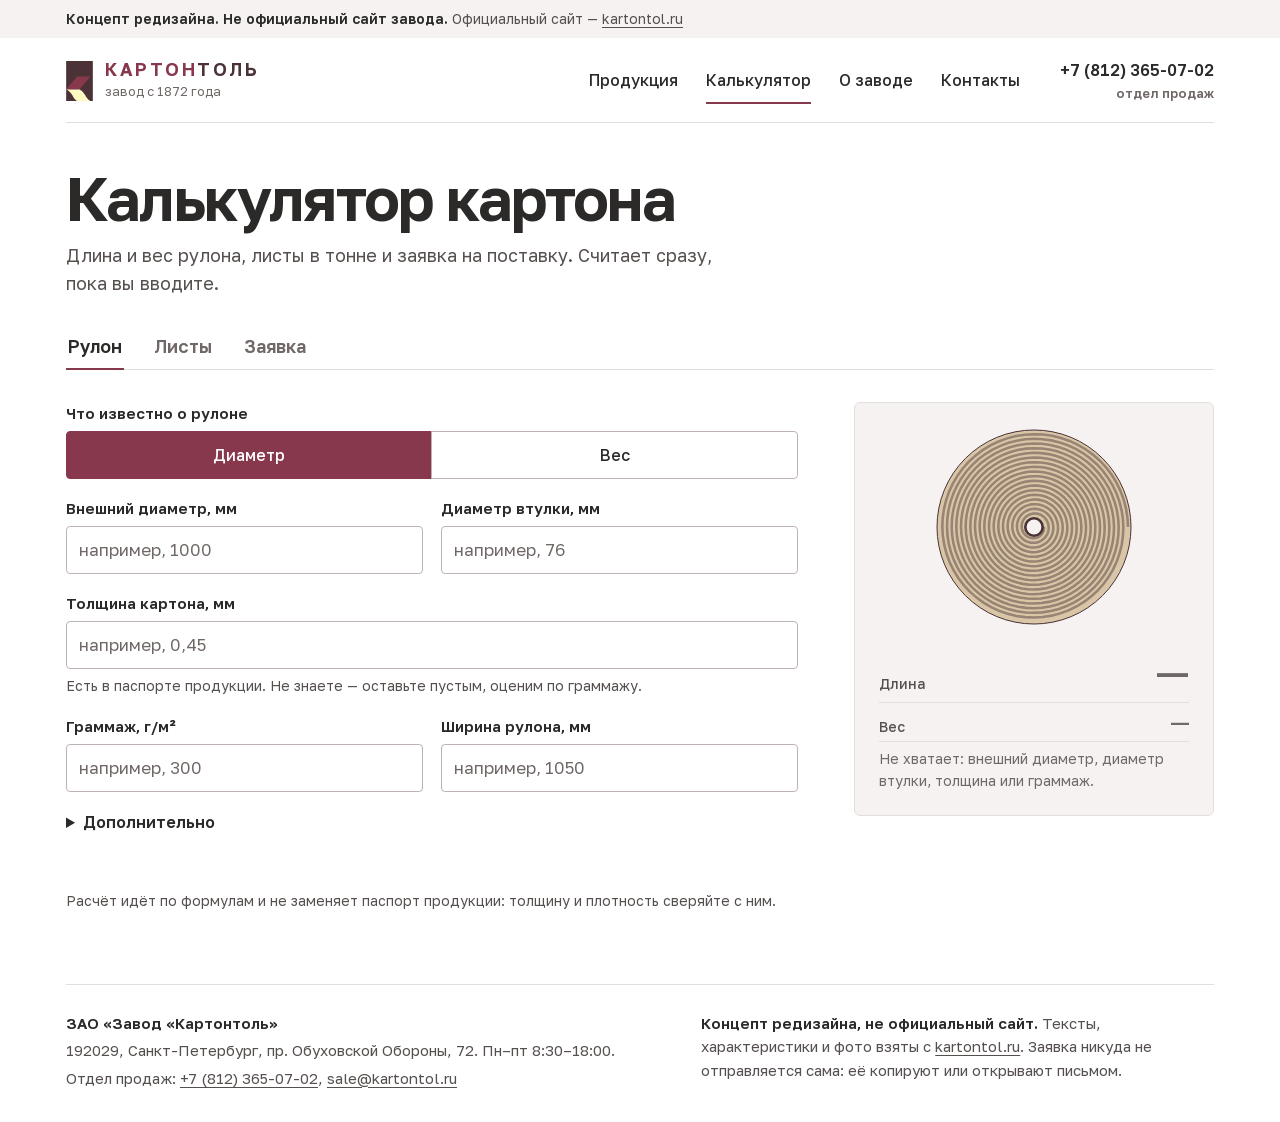
==== commit 1d0c8401: "Дизайн в фирменном стиле завода Цвета из логотипа «Картонтоля» (баклажан, вино, крем, графит), белый" ====
--- a/calculator/index.html
+++ b/calculator/index.html
@@ -7,15 +7,15 @@
 <meta name="description" content="Длина и вес рулона, листы в тонне и заявка на картон. ИИ разбирает письмо с запросом и заполняет заявку.">
 <meta name="robots" content="noindex, nofollow">
 <meta name="color-scheme" content="light dark">
-<meta name="theme-color" content="#2B3A8F">
-<link rel="icon" href="data:image/svg+xml,%3Csvg xmlns='http://www.w3.org/2000/svg' viewBox='-10 -10 20 20'%3E%3Ccircle r='10' fill='%23C49A6C'/%3E%3Ccircle r='9' fill='none' stroke='%236E4B2A' stroke-dasharray='1 1.2'/%3E%3Ccircle r='3' fill='%236E4B2A'/%3E%3C/svg%3E">
+<meta name="theme-color" content="#4A3237">
+<link rel="icon" href="data:image/svg+xml,%3Csvg viewBox='0 0 38 57' xmlns='http://www.w3.org/2000/svg'%3E%3Cpath fill='%234A3237' d='M0 0h38v57H0z'/%3E%3Cpath fill='%2387384D' d='M19.2 40.5H0L15.4 22h19.2z'/%3E%3Cpath fill='%23FFF9C4' d='M34.5 57H15.4C11.4 55 9.7 49.7 7.4 46.6 5.5 44 3 42 0 40.5H19.1C26.1 43.2 28 53.7 34.5 56.9z'/%3E%3C/svg%3E">
 <link rel="stylesheet" href="../assets/site.css">
 </head>
 <body>
 <a class="skip" href="#main">Перейти к содержанию</a>
 <div class="concept"><p class="wrap"><b>Концепт редизайна. Не официальный сайт завода.</b> Официальный сайт — <a href="https://kartontol.ru/">kartontol.ru</a></p></div>
 <header class="site wrap">
-  <a class="brand" href="../index.html"><b>Картонтоль</b><small>картонный завод с 1872 года</small></a>
+  <a class="brand" href="../index.html"><svg viewBox="0 0 38 57" aria-hidden="true"><path fill="#4A3237" d="M0 0h38v57H0z"/><path fill="#87384D" d="M19.2 40.5H0L15.4 22h19.2z"/><path fill="#FFF9C4" d="M34.5 57H15.4C11.4 55 9.7 49.7 7.4 46.6 5.5 44 3 42 0 40.5H19.1C26.1 43.2 28 53.7 34.5 56.9z"/></svg><b><span>Картон</span>толь</b><small>завод с 1872 года</small></a>
   <a class="tel" href="tel:+78123650702">+7 (812) 365-07-02<small>отдел продаж</small></a>
   <nav class="nav" aria-label="Разделы сайта">
     <a href="../products.html">Продукция</a>
@@ -45,8 +45,8 @@
       <circle class="roll-hole" id="r-hole" r="9"/>
     </svg>
     <dl aria-live="polite">
-      <div class="big"><dt>Длина <span class="stamp" id="r-est" hidden>оценка</span></dt><dd id="r-len">—</dd></div>
-      <div><dt>Вес</dt><dd id="r-kg-out">—</dd></div>
+      <div class="big"><dt>Длина <span class="stamp" id="r-est" hidden>оценка</span></dt><dd id="r-len"></dd></div>
+      <div><dt>Вес</dt><dd id="r-kg-out"></dd></div>
     </dl>
     <p class="cap" id="r-cap"></p>
   </div>
@@ -120,8 +120,8 @@
       <rect class="sheet" id="s-r3"/><rect class="sheet" id="s-r2"/><rect class="sheet top" id="s-r1"/>
     </svg>
     <dl aria-live="polite">
-      <div class="big"><dt>Вес листа</dt><dd id="s-wt">—</dd></div>
-      <div><dt>Листов в тонне</dt><dd id="s-per">—</dd></div>
+      <div class="big"><dt>Вес листа</dt><dd id="s-wt"></dd></div>
+      <div><dt>Листов в тонне</dt><dd id="s-per"></dd></div>
     </dl>
     <p class="cap" id="s-cap"></p>
   </div>
@@ -346,8 +346,8 @@
   note.hidden = !estimate;
   if (estimate) note.textContent = 'Считаем по граммажу: толщина ≈ ' + fmt(t, 2) + ' мм при плотности ' + fmt(rho) + ' г/см³. Это оценка: точную толщину возьмите из паспорта продукции.';
 
-  $('r-len').innerHTML = ok(len) ? fmt(len) + '<small> м</small>' : '—';
-  $('r-kg-out').innerHTML = ok(kg) ? fmt(kg) + '<small> кг</small>' : '—';
+  $('r-len').innerHTML = ok(len) ? fmt(len) + '<small> м</small>' : '';
+  $('r-kg-out').innerHTML = ok(kg) ? fmt(kg) + '<small> кг</small>' : '';
   $('r-est').hidden = !(estimate && ok(len));
   $('r-cap').textContent = missing.length ? 'Не хватает: ' + missing.join(', ') + '.' : cap;
 
@@ -377,8 +377,8 @@
   var base = !missing.length, wm = W / 1000, lm = L / 1000, sw, per, batchKg, nInT;
   drawSheet(ok(W) ? W : 700, ok(L) ? L : 1000);
   if (base) { sw = Calc.sheetWeight(wm, lm, g); per = Calc.sheetsInTonnes(1, wm, lm, g); }
-  $('s-wt').innerHTML = base ? fmt(sw) + '<small> кг</small>' : '—';
-  $('s-per').innerHTML = base ? fmt(per, 0) : '—';
+  $('s-wt').innerHTML = base ? fmt(sw) + '<small> кг</small>' : '';
+  $('s-per').innerHTML = base ? fmt(per, 0) : '';
   $('s-cap').textContent = base ? 'Формат ' + fmt(W) + ' × ' + fmt(L) + ' мм, ' + fmt(g) + ' г/м².' : 'Не хватает: ' + missing.join(', ') + '.';
 
   var nOut = $('s-n-out'), tOut = $('s-t-out');
--- a/assets/site.css
+++ b/assets/site.css
@@ -1,131 +1,126 @@
-/* Картонтоль: концепт редизайна. Крафт, бумага, краска, штемпельная синь. */
+/* Картонтоль: концепт редизайна. Цвета — из логотипа завода: баклажан, вино, крем, графит. */
 @font-face { font-family: "Golos Text"; font-weight: 400 900; font-display: swap; src: url(fonts/golos-cyr.woff2) format("woff2");
   unicode-range: U+0301, U+0400-045F, U+0490-0491, U+04B0-04B1, U+2116; }
 @font-face { font-family: "Golos Text"; font-weight: 400 900; font-display: swap; src: url(fonts/golos-lat.woff2) format("woff2");
   unicode-range: U+0000-00FF, U+0131, U+0152-0153, U+02BB-02BC, U+02C6, U+02DA, U+02DC, U+0304, U+0308, U+0329, U+2000-206F, U+20AC, U+2122, U+2191, U+2193, U+2212, U+2215, U+FEFF, U+FFFD; }
-@font-face { font-family: "Oswald"; font-weight: 500; font-display: optional; src: url(fonts/oswald-cyr.woff2) format("woff2");
-  unicode-range: U+0301, U+0400-045F, U+0490-0491, U+04B0-04B1, U+2116; }
-@font-face { font-family: "Oswald"; font-weight: 500; font-display: optional; src: url(fonts/oswald-lat.woff2) format("woff2");
-  unicode-range: U+0000-00FF, U+0131, U+0152-0153, U+02BB-02BC, U+02C6, U+02DA, U+02DC, U+0304, U+0308, U+0329, U+2000-206F, U+20AC, U+2122, U+2191, U+2193, U+2212, U+2215, U+FEFF, U+FFFD; }
 
 :root {
   color-scheme: light dark;
-  --ground: #C49A6C;  /* крафт */
-  --line: #6E4B2A;    /* тёмный крафт: намотка, кромки */
-  --paper: #FAF9F6;   /* бумага ярлыка и полей */
-  --ink: #1F1C19;     /* краска */
-  --ink-2: #3B2F24;   /* второстепенный текст на крафте */
-  --muted: #6E5F4F;   /* подсказки, только на бумаге */
-  --rule: #D5CCBE;
-  --stamp: #2B3A8F;   /* штемпельная синь: действие, выбор, штамп */
-  --on-stamp: #FAF9F6;
-  --alarm: #A3201B;
+  --ground: #FFFFFF;
+  --paper: #F5F2F1;   /* подложка блоков */
+  --ink: #2B2A29;     /* графит логотипа */
+  --ink-2: #55504E;   /* второстепенный текст */
+  --muted: #6F6866;   /* подсказки */
+  --rule: #E3DEDC;
+  --edge: #BDB4B1;    /* рамки полей ввода */
+  --line: #4A3237;    /* баклажан логотипа: знак, рулон на схемах */
+  --stamp: #87384D;   /* вино логотипа: действие, выбор */
+  --on-stamp: #FFFFFF;
+  --brand: #4A3237;   /* полоса первого экрана */
+  --on-brand: #F7F1EE;
+  --on-brand-2: #D8C9C6;
+  --cream: #FFF9C4;   /* крем логотипа: главная кнопка на баклажане */
+  --kraft: #D8C6A6;   /* торец рулона на схеме */
+  --need: #94480A;    /* пометки «нужны данные» */
+  --alarm: #B3261E;   /* ошибки ввода */
   --sans: "Golos Text", system-ui, -apple-system, "Segoe UI", Roboto, sans-serif;
-  --cond: "Oswald", "Roboto Condensed", "Arial Narrow", sans-serif;
   --gut: max(16px, env(safe-area-inset-left));
 }
 @media (prefers-color-scheme: dark) {
   :root {
-    --ground: #2A231C; --line: #C49A6C; --paper: #3A3028; --ink: #F1E9DC; --ink-2: #D6C9B5;
-    --muted: #B3A493; --rule: #5A4C3E; --stamp: #9FAEFF; --on-stamp: #1F1A15; --alarm: #FF9E8F;
+    --ground: #1C1718; --paper: #272022; --ink: #EFE9E7; --ink-2: #CFC5C2; --muted: #A99F9C; --rule: #3D3437; --edge: #5E5356;
+    --line: #C9A0AB; --stamp: #CF94A2; --on-stamp: #1C1718; --brand: #2E2427; --kraft: #5A4C3C; --need: #F2A65A; --alarm: #FF8A80;
   }
-  body { background-image: none !important; }
 }
 [hidden] { display: none !important; }
 * { box-sizing: border-box; }
 html { -webkit-text-size-adjust: 100%; }
-body {
-  margin: 0; font: 400 1rem/1.5 var(--sans); color: var(--ink);
-  background: var(--ground) url("data:image/svg+xml,%3Csvg xmlns='http://www.w3.org/2000/svg' width='220' height='220'%3E%3Cfilter id='f'%3E%3CfeTurbulence type='fractalNoise' baseFrequency='.85 .35' numOctaves='2' stitchTiles='stitch'/%3E%3CfeColorMatrix values='0 0 0 0 .3 0 0 0 0 .2 0 0 0 0 .1 1.6 0 0 0 -.9'/%3E%3C/filter%3E%3Crect width='100%25' height='100%25' filter='url(%23f)' opacity='.45'/%3E%3C/svg%3E");
-}
+body { margin: 0; font: 400 1rem/1.55 var(--sans); color: var(--ink); background: var(--ground); overflow-x: clip; }
 img { max-width: 100%; height: auto; display: block; }
-a { color: inherit; text-decoration-thickness: 1px; text-underline-offset: .18em; }
-a:hover { text-decoration-thickness: 2px; }
-:focus-visible { outline: 3px solid var(--ink); outline-offset: 2px; }
+a { color: inherit; text-decoration-thickness: 1px; text-underline-offset: .2em; }
+a:hover { color: var(--stamp); }
+:focus-visible { outline: 2px solid var(--stamp); outline-offset: 2px; }
 .wrap { max-width: 1180px; margin: 0 auto; padding-inline: var(--gut); }
-h1, h2, h3 { font-family: var(--cond); font-weight: 500; line-height: 1.05; margin: 0; letter-spacing: -.005em; }
-h1 { font-size: clamp(2.75rem, 11vw, 5.25rem); line-height: .95; }
-h2 { font-size: clamp(1.875rem, 6vw, 2.75rem); }
-h3 { font-size: 1.5rem; }
+h1, h2, h3 { font-weight: 650; line-height: 1.12; margin: 0; letter-spacing: -.02em; text-wrap: balance; }
+h1 { font-size: clamp(2.25rem, 7vw, 3.75rem); line-height: 1.04; letter-spacing: -.03em; }
+h2 { font-size: clamp(1.5rem, 4.4vw, 2.125rem); }
+h3 { font-size: 1.25rem; }
 p { margin: 0; }
-.lead { font-size: 1.125rem; max-width: 34em; color: var(--ink-2); }
-.skip { position: absolute; left: 8px; top: -60px; background: var(--paper); padding: 10px 14px; z-index: 10; }
+.lead { font-size: 1.125rem; max-width: 36em; color: var(--ink-2); }
+.skip { position: absolute; left: 8px; top: -60px; background: var(--ground); padding: 10px 14px; z-index: 10; }
 .skip:focus { top: 8px; }
 
 /* Плашка концепта */
-.concept { background: var(--stamp); color: var(--on-stamp); font-size: .9375rem; padding-block: 10px; padding-top: max(10px, env(safe-area-inset-top)); }
-.concept b { font-weight: 600; }
+.concept { background: var(--paper); color: var(--ink-2); font-size: .875rem; padding-block: 8px; padding-top: max(8px, env(safe-area-inset-top)); }
+.concept b { font-weight: 600; color: var(--ink); }
 
 /* Шапка */
-.site { display: grid; grid-template-columns: 1fr auto; gap: 8px 16px; align-items: center; padding-block: 16px 0; }
-.brand { text-decoration: none; display: grid; line-height: 1; }
-.brand b { font: 500 2rem/1 var(--cond); letter-spacing: .01em; }
-.brand small, .tel small { font-size: .8125rem; color: var(--ink-2); margin-top: 4px; }
+.site { display: grid; grid-template-columns: 1fr auto; gap: 8px 16px; align-items: center; padding-block: 14px 0; }
+.brand { text-decoration: none; display: grid; grid-template-columns: auto auto; gap: 1px 12px; align-items: center; justify-content: start; }
+.brand:hover { color: inherit; }
+.brand svg { width: 27px; height: 40px; grid-row: span 2; }
+.brand b { font-weight: 650; font-size: 1.125rem; line-height: 1.1; letter-spacing: .14em; text-transform: uppercase; color: var(--line); align-self: end; }
+.brand b span { color: var(--stamp); }
+.brand small, .tel small { font-size: .8125rem; color: var(--muted); align-self: start; }
 .tel { text-decoration: none; display: grid; justify-items: end; font-weight: 600; font-variant-numeric: tabular-nums; white-space: nowrap; }
-.nav { grid-column: 1 / -1; display: grid; grid-template-columns: 1fr 1fr; gap: 0 16px; justify-items: start; border-bottom: 2px solid var(--ink); }
-.nav a { font: 500 1.25rem/1 var(--cond); text-decoration: none; padding: 14px 0 9px; border-bottom: 5px solid transparent; margin-bottom: -2px; }
-.nav a:hover { border-bottom-color: var(--line); }
-.nav [aria-current="page"] { border-bottom-color: var(--ink); }
-
-main { display: block; padding-bottom: 56px; }
-.section { padding-block: 40px 8px; }
+.nav { grid-column: 1 / -1; display: grid; grid-template-columns: 1fr 1fr; gap: 0 16px; justify-items: start; border-bottom: 1px solid var(--rule); }
+.nav a { font-weight: 500; text-decoration: none; padding: 12px 0 10px; border-bottom: 2px solid transparent; margin-bottom: -1px; }
+.nav [aria-current="page"] { border-bottom-color: var(--stamp); }
+
+main { display: block; padding-bottom: 64px; }
+.section { padding-block: 48px 8px; }
 .section > h2 { margin-bottom: 16px; }
 .section > .lead { margin-bottom: 24px; }
 
-/* Кнопки и ссылки-действия */
+/* Кнопки */
 .btns { display: flex; flex-wrap: wrap; gap: 10px; }
 .btn {
-  display: inline-flex; align-items: center; justify-content: center; min-height: 48px; padding: 0 20px;
-  font: 600 1rem var(--sans); color: var(--ink); background: var(--paper); border: 2px solid var(--ink);
-  border-radius: 0; text-decoration: none; cursor: pointer; text-align: center;
-}
-.btn.main { background: var(--ink); color: var(--paper); }
+  display: inline-flex; align-items: center; justify-content: center; min-height: 48px; padding: 0 22px;
+  font: 600 1rem var(--sans); color: var(--ink); background: transparent; border: 1px solid currentColor;
+  border-radius: 4px; text-decoration: none; cursor: pointer; text-align: center;
+}
+.btn:hover { color: inherit; background: color-mix(in srgb, currentColor 8%, transparent); }
+.btn.main { background: var(--stamp); border-color: var(--stamp); color: var(--on-stamp); }
+.btn.main:hover { background: color-mix(in srgb, var(--stamp) 85%, #000); }
 .btn:active { transform: translateY(1px); }
 .btn:disabled { opacity: .6; cursor: progress; }
 
-/* Бумага: лист с текстом поверх крафта */
-.paper { background: var(--paper); border: 2px solid var(--ink); padding: 20px 16px; }
+/* Подложка: блок на фоне страницы */
+.paper { background: var(--paper); border-radius: 6px; padding: 24px 20px; }
 .paper .hint, .paper .muted { color: var(--muted); }
 
 /* Заглушка: данных нет, спросить у завода */
-.need { display: inline; color: var(--alarm); background: var(--paper); border: 2px dashed var(--alarm); padding: 0 6px; font-size: .9375rem; font-weight: 600; -webkit-box-decoration-break: clone; box-decoration-break: clone; line-height: 1.7; }
+.need { display: inline; color: var(--need); background: color-mix(in srgb, var(--need) 7%, var(--ground)); border: 1px dashed var(--need); border-radius: 3px; padding: 0 6px; font-size: .9375rem; font-weight: 500; -webkit-box-decoration-break: clone; box-decoration-break: clone; line-height: 1.7; }
 p.need, li.need { display: block; line-height: 1.45; padding: 8px 12px; }
 
-/* Штамп */
-.stamp {
-  font: 600 .8125rem/1 var(--sans); color: var(--stamp); border: 2px solid var(--stamp); border-radius: 4px;
-  padding: 3px 7px 4px; transform: rotate(-5deg); display: inline-block; white-space: nowrap;
-}
-
-/* Главная: рулон с ярлыком */
-.hero { display: grid; gap: 28px; padding-block: 36px 16px; }
-.hero .lead { margin-top: 16px; }
-.hero .btns { margin-top: 24px; }
-.roll { display: grid; justify-items: center; align-items: end; max-width: 560px; width: 100%; justify-self: center; }
-.roll > * { grid-area: 1 / 1; }
-.roll svg { width: 100%; height: auto; }
-.roll-face { fill: color-mix(in srgb, var(--ground) 82%, var(--paper)); stroke: var(--line); stroke-width: 1.5; }
-.roll-wind { fill: none; stroke: var(--line); stroke-width: .9; stroke-dasharray: 1; animation: wind 2.2s cubic-bezier(.3,.6,.3,1) .15s both; }
-.roll-core { fill: var(--line); }
-.roll-hole { fill: var(--paper); }
-@keyframes wind { from { stroke-dashoffset: 1; } to { stroke-dashoffset: 0; } }
-.label {
-  background: var(--paper); border: 2px solid var(--ink); padding: 14px 14px 10px; width: min(100%, 360px);
-  transform: rotate(-1.5deg); margin-bottom: 7%; width: min(88%, 360px); box-shadow: 0 1px 0 var(--line);
-}
-.label-head { display: flex; justify-content: space-between; align-items: start; gap: 12px; border-bottom: 2px solid var(--ink); padding-bottom: 8px; }
-.label-head b { font: 500 1.125rem/1.15 var(--cond); }
-.label table { width: 100%; border-collapse: collapse; margin-top: 4px; font-variant-numeric: tabular-nums; }
-.label th, .label td { text-align: left; padding: 5px 0; border-bottom: 1px solid var(--rule); vertical-align: baseline; }
-.label thead th { font-size: .75rem; font-weight: 600; color: var(--muted); }
-.label tbody th { font: 500 1.25rem/1 var(--cond); width: 2.6em; }
-.label td:last-child, .label th:last-child { text-align: right; white-space: nowrap; }
-.label tr:last-child > * { border-bottom: 0; }
+/* Пометка «оценка» в калькуляторе */
+.stamp { font: 600 .75rem/1 var(--sans); color: var(--stamp); border: 1px solid; border-radius: 3px; padding: 3px 6px; display: inline-block; white-space: nowrap; }
+
+/* Главная: первый экран на баклажане */
+.hero { display: grid; gap: 32px; padding-block: 40px; color: var(--on-brand); border-image: conic-gradient(var(--brand) 0 0) fill 0 / / 0 100vmax; }
+.hero .lead { margin-top: 18px; color: var(--on-brand-2); }
+.hero .btns { margin-top: 28px; }
+.hero .btn { color: var(--on-brand); }
+.hero .btn.main { background: var(--cream); border-color: var(--cream); color: #4A3237; }
+.hero .btn.main:hover { background: #FFF3A0; }
+.hero :focus-visible { outline-color: var(--cream); }
+.hero a:not(.btn):hover { color: var(--cream); }
+.hero-ph { margin: 0; }
+.hero-ph img { width: 100%; aspect-ratio: 4 / 3; object-fit: cover; border-radius: 4px; }
+
+/* Марки картона */
+.grades { list-style: none; margin: 0; padding: 0; display: grid; border-top: 1px solid var(--rule); }
+.grades a { display: grid; grid-template-columns: 3rem 1fr auto; align-items: baseline; gap: 12px; padding: 14px 0; border-bottom: 1px solid var(--rule); text-decoration: none; }
+.grades b { font-size: 1.5rem; font-weight: 650; letter-spacing: -.02em; color: var(--stamp); }
+.grades span { font-weight: 500; }
+.grades a:hover { color: inherit; }
+.grades a:hover span { text-decoration: underline; }
+.grades small { color: var(--muted); font-size: .9375rem; font-variant-numeric: tabular-nums; white-space: nowrap; }
 
 /* Шаги */
-.steps { list-style: none; margin: 0; padding: 0; display: grid; gap: 14px; counter-reset: s; }
-.steps li { counter-increment: s; display: grid; grid-template-columns: 2.5rem 1fr; gap: 2px 12px; align-content: start; }
-.steps li::before { content: counter(s); grid-row: span 2; font: 500 2.5rem/1 var(--cond); color: var(--ink); }
+.steps { list-style: none; margin: 0; padding: 0; display: grid; gap: 20px; counter-reset: s; }
+.steps li { counter-increment: s; display: grid; grid-template-columns: 2.25rem 1fr; gap: 4px 12px; align-content: start; }
+.steps li::before { content: counter(s); grid-row: span 2; font: 650 2rem/1 var(--sans); color: var(--stamp); }
 .steps b { font-weight: 600; font-size: 1.0625rem; }
 .steps p { color: var(--ink-2); }
 .steps q { quotes: "«" "»"; font-weight: 600; color: var(--ink); }
@@ -134,8 +129,8 @@
 .photos { display: grid; gap: 16px; }
 .photos figure, figure.ph { margin: 0; }
 .photos img { aspect-ratio: 16 / 10; object-fit: cover; }
-.photos img, figure.ph img { border: 2px solid var(--ink); background: var(--paper); width: 100%; }
-figcaption { font-size: .875rem; color: var(--ink-2); margin-top: 6px; }
+.photos img, figure.ph img { border-radius: 4px; background: var(--paper); width: 100%; }
+figcaption { font-size: .875rem; color: var(--muted); margin-top: 8px; }
 
 /* Два столбца и списки */
 .cols { display: grid; gap: 24px; }
@@ -145,22 +140,23 @@
 .facts dt { font-size: .875rem; color: var(--muted); }
 .facts dd { margin: 0; font-weight: 600; }
 .list { margin: 0; padding-left: 1.2em; display: grid; gap: 6px; }
-.marks { display: flex; flex-wrap: wrap; gap: 8px; list-style: none; padding: 0; margin: 12px 0; }
-.marks li { font: 500 1.125rem/1 var(--cond); border: 2px solid var(--ink); padding: 6px 10px; }
+.marks { display: flex; flex-wrap: wrap; gap: 8px; list-style: none; padding: 0; margin: 16px 0; }
+.marks li { font-weight: 600; font-size: .9375rem; background: var(--ground); border: 1px solid var(--rule); border-radius: 3px; padding: 4px 10px; }
 
 /* Продукция */
-.toc { display: flex; flex-wrap: wrap; gap: 8px; list-style: none; padding: 0; margin: 20px 0 0; }
-.toc a { display: grid; grid-template-columns: auto auto; align-items: baseline; gap: 8px; min-height: 48px; padding: 10px 14px; border: 2px solid var(--ink); background: var(--paper); text-decoration: none; font-weight: 600; }
-.toc a b { font: 500 1.375rem/1 var(--cond); }
-.product { padding-top: 48px; scroll-margin-top: 8px; }
+.toc { display: flex; flex-wrap: wrap; gap: 8px; list-style: none; padding: 0; margin: 24px 0 0; }
+.toc a { display: grid; grid-template-columns: auto auto; align-items: baseline; gap: 8px; min-height: 48px; padding: 10px 14px; border: 1px solid var(--rule); border-radius: 4px; text-decoration: none; font-weight: 500; }
+.toc a:hover { color: inherit; border-color: var(--ink); }
+.toc a b { font-size: 1.25rem; font-weight: 650; color: var(--stamp); }
+.product { padding-top: 56px; scroll-margin-top: 8px; }
 .product-head { display: grid; grid-template-columns: auto 1fr; gap: 4px 16px; align-items: center; margin-bottom: 16px; }
-.mark { grid-row: span 2; font: 500 3.5rem/1 var(--cond); min-width: 1.6em; padding: 8px 10px 10px; text-align: center; border: 3px solid var(--ink); background: var(--paper); }
+.mark { grid-row: span 2; font: 650 2.75rem/1 var(--sans); letter-spacing: -.03em; color: var(--stamp); min-width: 1.7em; padding: 12px 12px 14px; text-align: center; background: var(--paper); border-radius: 4px; }
 .product-head p { color: var(--ink-2); }
 .specs-wrap { overflow-x: auto; }
 .specs { width: 100%; border-collapse: collapse; font-variant-numeric: tabular-nums; }
 .specs caption { text-align: left; font-weight: 600; padding-bottom: 8px; }
 .specs th, .specs td { text-align: left; vertical-align: top; padding: 10px 0; border-bottom: 1px solid var(--rule); }
-.specs thead th { font-size: .8125rem; color: var(--muted); font-weight: 600; border-bottom: 2px solid var(--ink); padding-top: 0; }
+.specs thead th { font-size: .8125rem; color: var(--muted); font-weight: 500; border-bottom: 1px solid var(--ink); padding-top: 0; }
 .specs tbody th { font-weight: 400; padding-right: 16px; }
 .specs td { font-weight: 600; white-space: nowrap; }
 .specs small { display: block; color: var(--muted); font-size: .8125rem; margin-top: 2px; font-weight: 400; }
@@ -169,69 +165,74 @@
 .product .need { margin-top: 12px; }
 
 /* История */
-.timeline { list-style: none; margin: 0; padding: 0; border-left: 3px solid var(--ink); }
-.timeline li { position: relative; padding: 0 0 22px 20px; display: grid; gap: 4px; max-width: 46em; }
-.timeline li::before { content: ""; position: absolute; left: -9px; top: .45em; width: 15px; height: 15px; background: var(--ground); border: 3px solid var(--ink); border-radius: 50%; }
-.timeline time { font: 500 1.75rem/1 var(--cond); }
+.timeline { list-style: none; margin: 0; padding: 0; border-left: 2px solid var(--rule); }
+.timeline li { position: relative; padding: 0 0 24px 22px; display: grid; gap: 4px; max-width: 46em; }
+.timeline li::before { content: ""; position: absolute; left: -7px; top: .4em; width: 12px; height: 12px; background: var(--ground); border: 2px solid var(--stamp); border-radius: 50%; }
+.timeline time { font: 650 1.5rem/1 var(--sans); letter-spacing: -.02em; color: var(--stamp); }
 .archive { display: grid; gap: 16px; grid-template-columns: 1fr 1fr; align-items: start; }
 .archive figure:first-child { grid-column: 1 / -1; }
 
 /* Контакты */
 .depts { display: grid; gap: 16px; }
-.dept h2 { font-size: 1.625rem; margin-bottom: 10px; }
-.dept a[href^="tel"] { font: 500 1.75rem/1.2 var(--cond); text-decoration: none; font-variant-numeric: tabular-nums; }
+.dept h2 { font-size: 1.375rem; margin-bottom: 10px; }
+.dept a[href^="tel"] { font: 600 1.5rem/1.25 var(--sans); letter-spacing: -.01em; text-decoration: none; font-variant-numeric: tabular-nums; }
 .dept p + p { margin-top: 6px; }
 .dept .row { display: flex; flex-wrap: wrap; gap: 8px 18px; }
 
 /* Подвал */
-.foot { background: linear-gradient(var(--ink), var(--ink)) var(--gut) 0 / calc(100% - 2 * var(--gut)) 2px no-repeat; padding-block: 24px max(32px, env(safe-area-inset-bottom)); font-size: .9375rem; color: var(--ink-2); display: grid; gap: 20px; }
+.foot { background: linear-gradient(var(--rule), var(--rule)) var(--gut) 0 / calc(100% - 2 * var(--gut)) 1px no-repeat; padding-block: 28px max(32px, env(safe-area-inset-bottom)); font-size: .9375rem; color: var(--ink-2); display: grid; gap: 20px; }
 .foot p + p { margin-top: 4px; }
-.foot b { color: var(--ink); }
+.foot b { color: var(--ink); font-weight: 600; }
 
 /* ---------- Калькулятор ---------- */
-.calc-head { padding-top: 28px; }
+.calc-head { padding-top: 32px; }
 .calc-head .lead { margin-top: 12px; }
-.tabs { display: flex; gap: 4px 24px; margin-top: 20px; border-bottom: 2px solid var(--ink); }
+.tabs { display: flex; gap: 4px 28px; margin-top: 24px; border-bottom: 1px solid var(--rule); }
 .tabs button {
-  font: 500 1.5rem/1 var(--cond); color: var(--ink-2); background: none; border: 0;
-  padding: 12px 2px 10px; min-height: 48px; cursor: pointer; border-bottom: 5px solid transparent; margin-bottom: -2px;
-}
-.tabs [aria-selected="true"] { color: var(--ink); border-bottom-color: var(--ink); }
-.panel { display: grid; gap: 24px; padding-block: 20px 32px; }
+  font: 600 1.125rem/1 var(--sans); color: var(--muted); background: none; border: 0;
+  padding: 14px 2px 12px; min-height: 48px; cursor: pointer; border-bottom: 2px solid transparent; margin-bottom: -1px;
+}
+.tabs [aria-selected="true"] { color: var(--ink); border-bottom-color: var(--stamp); }
+.panel { display: grid; gap: 24px; padding-block: 24px 32px; }
 .panel > form, .fields { display: grid; gap: 18px; align-content: start; min-width: 0; }
 .pair { display: grid; gap: 18px; grid-template-columns: repeat(auto-fit, minmax(210px, 1fr)); align-items: start; }
 .tag {
   position: sticky; top: env(safe-area-inset-top); z-index: 2;
-  background: var(--paper); border: 2px solid var(--ink); padding: 12px 14px;
+  background: var(--paper); border: 1px solid var(--rule); border-radius: 6px; padding: 12px 14px;
   display: grid; grid-template-columns: 84px minmax(0, 1fr); gap: 2px 14px; align-items: center;
 }
 .tag > svg { width: 84px; height: 84px; grid-row: span 2; }
 .tag dl { margin: 0; }
 .tag dl > div { display: flex; align-items: baseline; justify-content: space-between; gap: 8px; border-bottom: 1px solid var(--rule); padding-block: 2px; }
-.tag dt { font-weight: 600; font-size: .875rem; display: flex; align-items: center; gap: 8px; }
-.tag dd { margin: 0; font: 500 1.5rem/1.15 var(--cond); font-variant-numeric: tabular-nums; white-space: nowrap; }
-.tag .big dd { font-size: 2.25rem; }
-.tag dd small { font: 600 .875rem var(--sans); }
+.tag dt { font-weight: 500; font-size: .875rem; color: var(--ink-2); display: flex; align-items: center; gap: 8px; }
+.tag dd { margin: 0; font: 650 1.375rem/1.2 var(--sans); letter-spacing: -.02em; font-variant-numeric: tabular-nums; white-space: nowrap; }
+.tag .big dd { font-size: 2rem; }
+.tag dd small { font: 500 .875rem var(--sans); letter-spacing: 0; color: var(--ink-2); }
 .cap { margin: 4px 0 0; font-size: .875rem; color: var(--muted); }
-.sheet { fill: var(--paper); stroke: var(--line); stroke-width: 1.5; }
-.sheet.top { stroke: var(--ink); stroke-width: 2; }
+.roll-face { fill: var(--kraft); stroke: var(--line); stroke-width: 1; }
+.roll-wind { fill: none; stroke: color-mix(in srgb, var(--line) 45%, var(--kraft)); stroke-width: .8; stroke-dasharray: 1; animation: wind 2.2s cubic-bezier(.3,.6,.3,1) .15s both; }
+.roll-core { fill: var(--line); }
+.roll-hole { fill: var(--paper); }
+@keyframes wind { from { stroke-dashoffset: 1; } to { stroke-dashoffset: 0; } }
+.sheet { fill: var(--ground); stroke: var(--edge); stroke-width: 1; }
+.sheet.top { fill: var(--kraft); stroke: var(--line); stroke-width: 1.5; }
 .f { display: grid; gap: 6px; }
 .f > label, legend { font-weight: 600; font-size: .9375rem; }
 input:not([type="radio"]), select, textarea {
-  font: 400 1.125rem/1.3 var(--sans); color: var(--ink); background: var(--paper);
-  border: 0; border-bottom: 3px solid var(--line); border-radius: 0; padding: 10px 12px; min-height: 48px; width: 100%;
+  font: 400 1.0625rem/1.3 var(--sans); color: var(--ink); background: var(--ground);
+  border: 1px solid var(--edge); border-radius: 4px; padding: 10px 12px; min-height: 48px; width: 100%;
 }
 textarea { min-height: 96px; resize: vertical; }
 select { appearance: none; padding-right: 36px;
   background-image: linear-gradient(45deg, transparent 50%, currentColor 50%), linear-gradient(-45deg, transparent 50%, currentColor 50%);
   background-position: calc(100% - 20px) 55%, calc(100% - 14px) 55%; background-size: 6px 6px; background-repeat: no-repeat; }
 ::placeholder { color: var(--muted); opacity: 1; }
-input:focus, select:focus, textarea:focus { outline: 3px solid var(--ink); outline-offset: 0; }
-[aria-invalid="true"] { border-bottom-color: var(--alarm) !important; }
-.err, .note, output { margin: 0; background: var(--paper); padding: 6px 10px; font-size: .9375rem; border-left: 4px solid; }
+input:focus, select:focus, textarea:focus { outline: 2px solid var(--stamp); outline-offset: -1px; border-color: var(--stamp); }
+[aria-invalid="true"] { border-color: var(--alarm) !important; }
+.err, .note, output { margin: 0; background: var(--paper); padding: 8px 12px; font-size: .9375rem; border-left: 3px solid; border-radius: 0 4px 4px 0; }
 .err { color: var(--alarm); }
 .note { border-color: var(--stamp); }
-output { display: block; border-color: var(--line); }
+output { display: block; border-color: var(--edge); }
 .hint { margin: 0; font-size: .875rem; color: var(--ink-2); }
 details summary { cursor: pointer; font-weight: 600; min-height: 32px; }
 details[open] summary { margin-bottom: 12px; }
@@ -240,51 +241,57 @@
 .opts { display: flex; }
 .opts label { position: relative; flex: 1; }
 .opts input { position: absolute; inset: 0; opacity: 0; margin: 0; cursor: pointer; }
-.opts span { display: grid; place-items: center; min-height: 48px; padding: 8px; border: 2px solid var(--ink); margin-left: -2px; font-weight: 600; text-align: center; background: var(--paper); }
-.opts label:first-child span { margin-left: 0; }
-.opts input:checked + span { background: var(--stamp); color: var(--on-stamp); border-color: var(--stamp); }
-.opts input:focus-visible + span { outline: 3px solid var(--ink); outline-offset: 2px; position: relative; z-index: 1; }
+.opts span { display: grid; place-items: center; min-height: 48px; padding: 8px; border: 1px solid var(--edge); margin-left: -1px; font-weight: 500; text-align: center; background: var(--ground); }
+.opts label:first-child span { margin-left: 0; border-radius: 4px 0 0 4px; }
+.opts label:last-child span { border-radius: 0 4px 4px 0; }
+.opts input:checked + span { background: var(--stamp); color: var(--on-stamp); border-color: var(--stamp); position: relative; }
+.opts input:focus-visible + span { outline: 2px solid var(--stamp); outline-offset: 2px; position: relative; z-index: 1; }
 .panel .btns .btn { flex: 1 1 14em; }
 .qty { grid-template-columns: minmax(0, 1fr) 9em; }
 #o-status { min-height: 1.45em; margin: 0; font-weight: 600; }
 .pull { display: grid; gap: 6px; justify-items: start; }
 /* ИИ-разбор письма: главный приём заявки */
-.ai { background: var(--paper); border: 2px solid var(--ink); padding: 14px; display: grid; gap: 10px; }
-.ai label { font: 500 1.375rem/1.1 var(--cond); }
-.ai textarea { border: 2px solid var(--line); border-bottom-width: 3px; min-height: 7.5em; }
+.ai { background: var(--paper); border-radius: 6px; padding: 18px 16px; display: grid; gap: 10px; }
+.ai label { font: 650 1.25rem/1.2 var(--sans); letter-spacing: -.01em; }
+.ai textarea { min-height: 7.5em; }
 .ai .btn { background: var(--stamp); color: var(--on-stamp); border-color: var(--stamp); justify-self: start; }
 .ai .hint { color: var(--muted); }
-.preview h2 { font-size: 1.5rem; margin: 0 0 10px; }
-.preview pre { margin: 0; background: var(--paper); border: 2px solid var(--ink); padding: 14px; font: 400 .9375rem/1.5 var(--sans); white-space: pre-wrap; overflow-wrap: anywhere; }
+.preview h2 { font-size: 1.375rem; margin: 0 0 10px; }
+.preview pre { margin: 0; background: var(--paper); border: 1px solid var(--rule); border-radius: 4px; padding: 14px; font: 400 .9375rem/1.5 var(--sans); white-space: pre-wrap; overflow-wrap: anywhere; }
 
 @media (min-width: 720px) {
-  .photos { grid-template-columns: repeat(3, 1fr); }
+  .photos { grid-auto-flow: column; grid-auto-columns: 1fr; }
   .depts { grid-template-columns: repeat(2, 1fr); }
   .foot { grid-template-columns: 1.2fr 1fr; }
-  .paper { padding: 28px; }
+  .paper { padding: 32px; }
 }
 @media (min-width: 960px) {
-  .site { grid-template-columns: auto 1fr auto; padding-block: 22px 14px; column-gap: 40px; }
-  .nav { grid-column: auto; grid-row: 1; grid-column-start: 2; border: 0; justify-self: center; display: flex; gap: 0 28px; }
-  .nav a { padding-block: 12px; }
-  .site { background: linear-gradient(var(--ink), var(--ink)) var(--gut) 100% / calc(100% - 2 * var(--gut)) 2px no-repeat; }
-  .hero { grid-template-columns: minmax(0, 1.05fr) minmax(0, 1fr); align-items: center; column-gap: 48px; padding-block: 56px 24px; }
-  .label { width: 66%; padding: 18px 18px 12px; margin-bottom: 9%; }
+  .site { grid-template-columns: auto 1fr auto; padding-block: 20px; column-gap: 40px; }
+  .nav { grid-column: auto; grid-row: 1; grid-column-start: 2; border: 0; justify-self: end; display: flex; gap: 0 28px; }
+  .nav a { padding-block: 10px; }
+  .site { background: linear-gradient(var(--rule), var(--rule)) var(--gut) 100% / calc(100% - 2 * var(--gut)) 1px no-repeat; }
+  .hero { grid-template-columns: minmax(0, 1fr) minmax(0, 1.1fr); align-items: center; column-gap: 56px; padding-block: 64px; }
+  .grades { grid-template-columns: repeat(5, 1fr); border-top: 0; }
+  .grades li + li { border-left: 1px solid var(--rule); }
+  .grades a { grid-template-columns: 1fr; gap: 2px; padding: 4px 24px 8px; border: 0; }
+  .grades li:first-child a { padding-left: 0; }
+  .grades b { font-size: 2.5rem; line-height: 1; margin-bottom: 10px; }
   .cols { grid-template-columns: minmax(0, 1fr) minmax(0, 1fr); column-gap: 48px; }
   .cols.wide-left { grid-template-columns: minmax(0, 1.4fr) minmax(0, 1fr); }
   .steps { grid-template-columns: repeat(3, 1fr); column-gap: 32px; }
   .depts { grid-template-columns: repeat(3, 1fr); }
-  .product { display: grid; grid-template-columns: 260px minmax(0, 1fr); column-gap: 48px; align-items: start; }
+  .product { display: grid; grid-template-columns: 240px minmax(0, 1fr); column-gap: 48px; align-items: start; }
   .product-head { position: sticky; top: 16px; grid-template-columns: 1fr; gap: 10px; margin: 0; }
-  .mark { grid-row: auto; justify-self: start; font-size: 4.5rem; }
-  .calc-head { padding-top: 40px; }
+  .mark { grid-row: auto; justify-self: start; font-size: 3.5rem; }
+  .calc-head { padding-top: 44px; }
   .panel { grid-template-columns: minmax(0, 1fr) 360px; column-gap: 56px; align-items: start; padding-block: 32px 48px; }
   .panel > form { grid-column: 1; grid-row: 1; }
   .panel > .tag, .panel > .preview { grid-column: 2; grid-row: 1; position: sticky; top: 24px; }
-  .tag { grid-template-columns: 1fr; padding: 20px; }
+  .tag { grid-template-columns: 1fr; padding: 24px; }
   .tag > svg { width: 200px; height: 200px; grid-row: auto; justify-self: center; margin-bottom: 12px; }
-  .tag .big dd { font-size: 3.5rem; }
-  .tag dd { font-size: 2rem; }
+  .tag .big dd { font-size: 3rem; }
+  .tag dd { font-size: 1.75rem; }
 }
 @media (prefers-reduced-motion: reduce) { *, *::before, *::after { animation: none !important; transition: none !important; } }
-@media print { .concept { border: 2px solid; } body { background: #fff; } }
+@media print { .concept { border: 1px solid; } .hero { color: #000; border-image: none; } }
+.tag dd:empty::before { content: "—"; font-weight: 300; color: var(--muted); }
